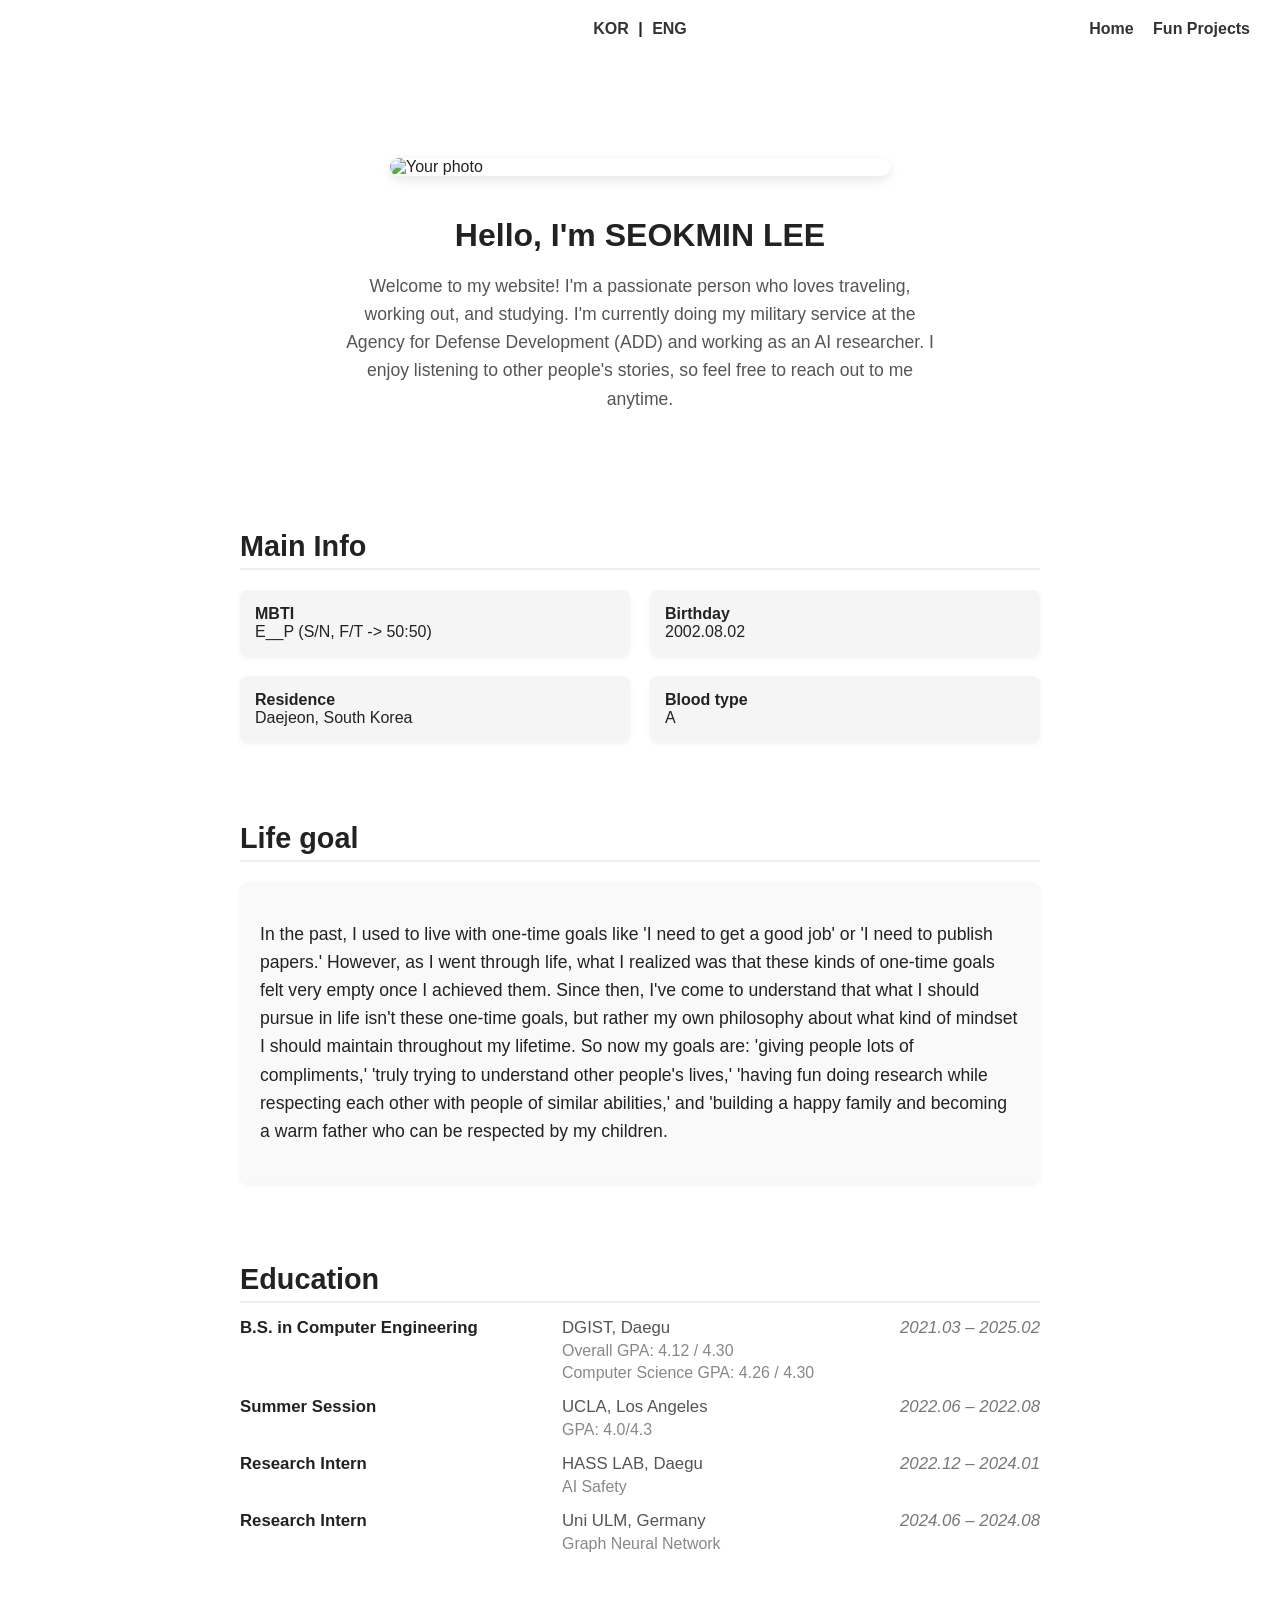
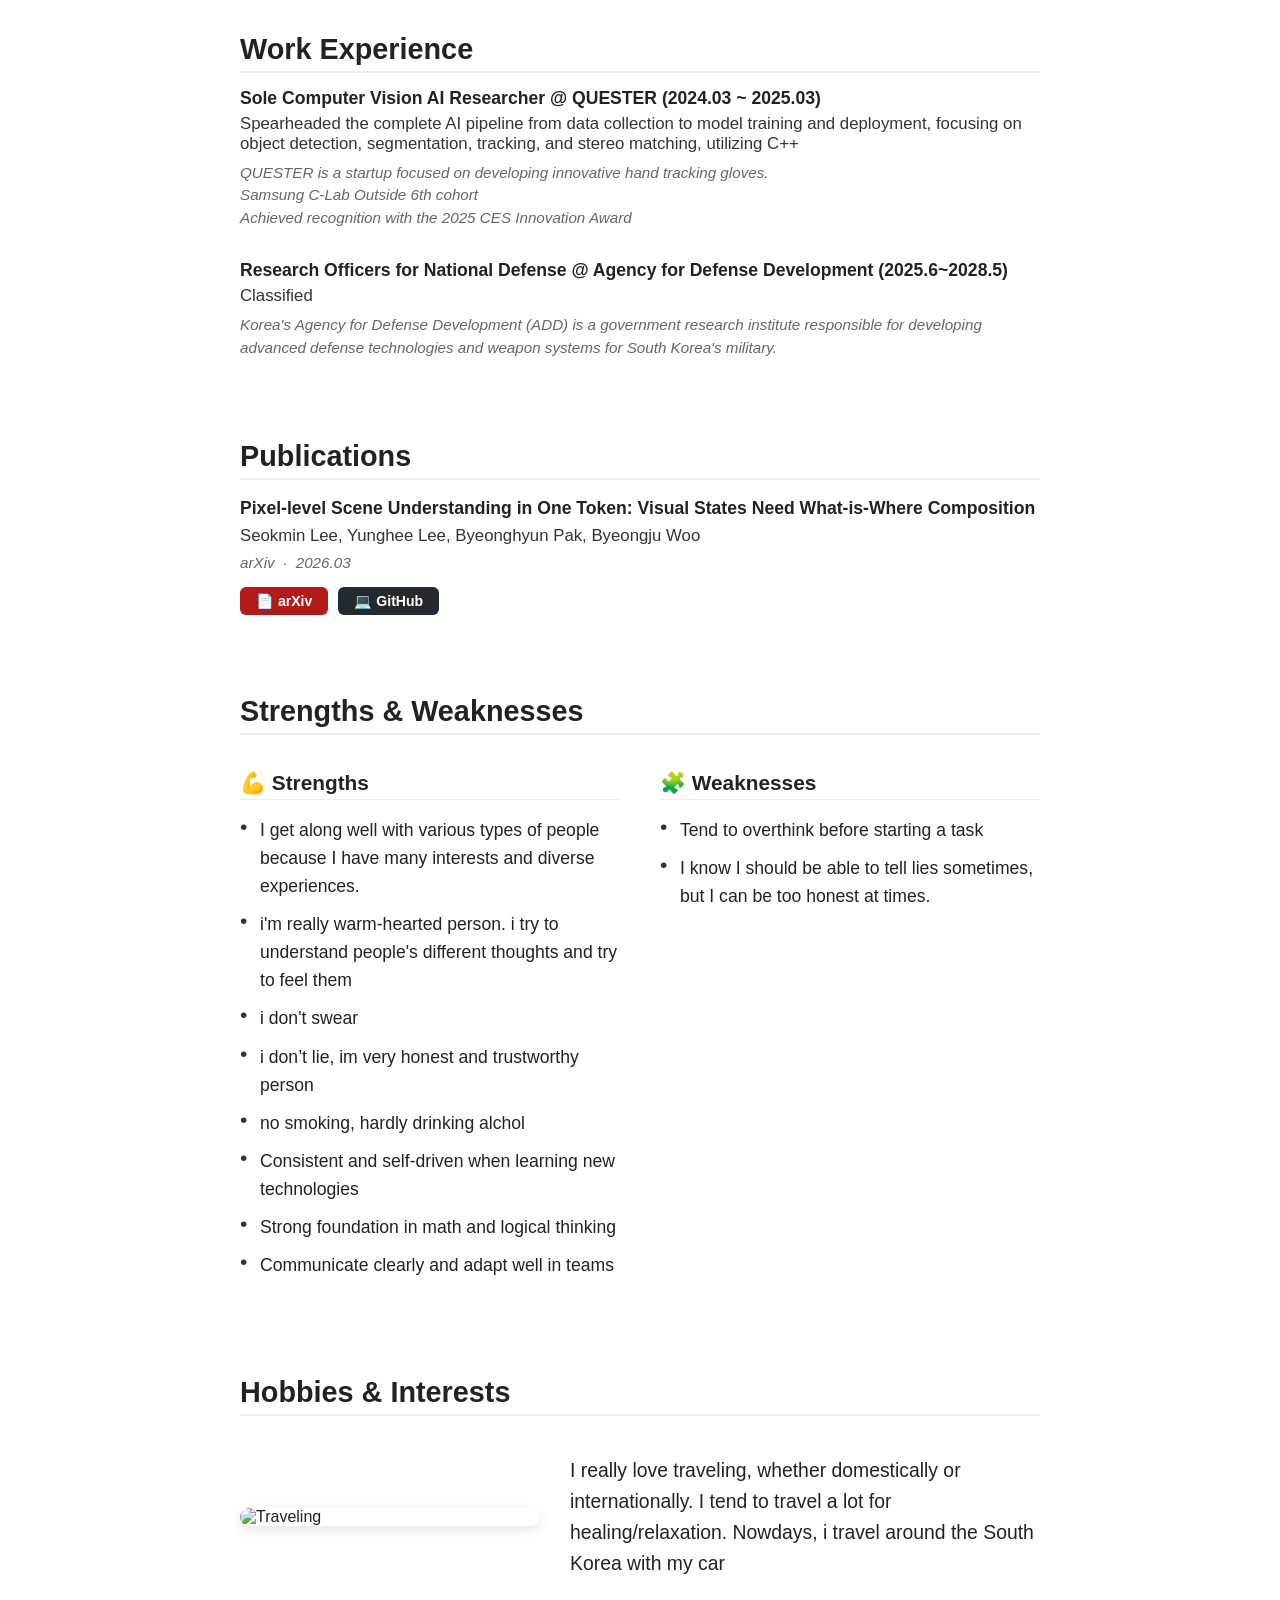
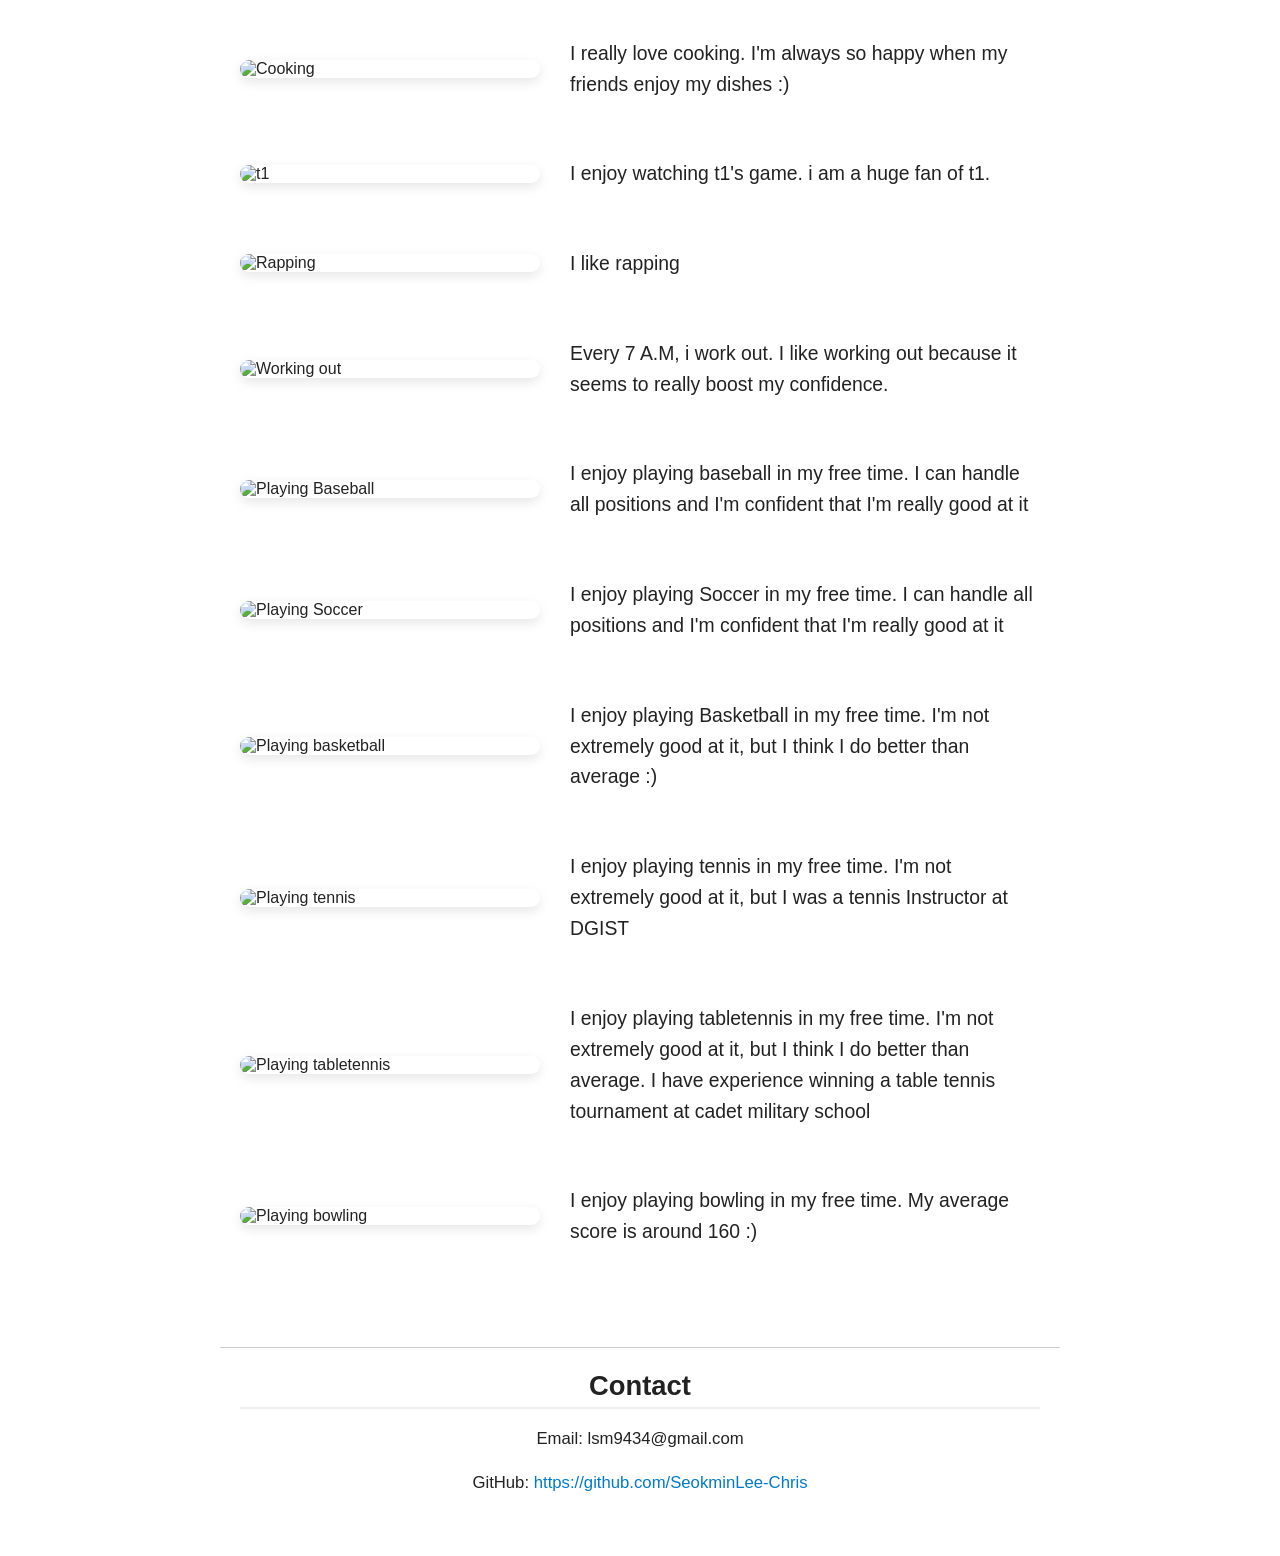
==== index_eng.html @ 0307f43d "Redesign Publications to match Work Experience style Clean text hierarchy: bold title, medium author" ====
<!DOCTYPE html>
<html lang="en">
<head>
  <meta charset="UTF-8">
  <title>SEOKMIN LEE - Home</title>
  <link rel="stylesheet" href="css/style.css">
</head>
<body>
  <!-- Language Toggle -->
  <div class="lang-toggle">
    <a href="index.html">KOR</a> | <a href="index_eng.html">ENG</a>
  </div>

  <!-- Navigation (Top-Right) -->
  <nav class="top-right-nav">
    <a href="index.html">Home</a>
    <a href="projects.html">Fun Projects</a>
  </nav>

  <!-- Home Section -->
  <main class="home-container" id="home">
    <img src="img/graduation.jpg" alt="Your photo" class="profile-pic">
    <div class="intro-text">
      <h1>Hello, I'm SEOKMIN LEE</h1>
      <p>Welcome to my website! I'm a passionate person who loves traveling, working out, and studying. I'm currently doing my military service at the Agency for Defense Development (ADD) and working as an AI researcher. I enjoy listening to other people's stories, so feel free to reach out to me anytime. </p>
    </div>
  </main>

  <section class="section" id="main-info">
      <h2>Main Info</h2>

      <div class="info-grid">
        <div class="info-item">
          <strong>MBTI</strong><br>
          E__P (S/N, F/T -> 50:50)
        </div>
        <div class="info-item">
          <strong>Birthday</strong><br>
          2002.08.02
        </div>
        <div class="info-item">
          <strong>Residence</strong><br>
          Daejeon, South Korea
        </div>
        <div class="info-item">
          <strong>Blood type</strong><br>
          A
        </div>
      </div>
    </section>

  <!-- Life Goal Section -->
    <section class="section" id="goal">
      <h2>Life goal</h2>
      <div class="goal-description">
        <p>
          In the past, I used to live with one-time goals like 'I need to get a good job' or 'I need to publish papers.' However, as I went through life, what I realized was that these kinds of one-time goals felt very empty once I achieved them. Since then, I've come to understand that what I should pursue in life isn't these one-time goals, but rather my own philosophy about what kind of mindset I should maintain throughout my lifetime. So now my goals are: 'giving people lots of compliments,' 'truly trying to understand other people's lives,' 'having fun doing research while respecting each other with people of similar abilities,' and 'building a happy family and becoming a warm father who can be respected by my children.  
        </p>
      </div>
    </section>

  <!-- Education Section -->
  <section class="section" id="education">
    <h2>Education</h2>

    <div class="edu-item">
        <div class="edu-title">B.S. in Computer Engineering</div>
        <div class="edu-detail">
        DGIST, Daegu  
        <br><span class="edu-sub">Overall GPA: 4.12 / 4.30</span>
        <span class="edu-sub">Computer Science GPA: 4.26 / 4.30</span>
        </div>
        <div class="edu-date">2021.03 – 2025.02</div>
    </div>

    <div class="edu-item">
        <div class="edu-title">Summer Session</div>
        <div class="edu-detail">
        UCLA, Los Angeles  
        <br><span class="edu-sub">GPA: 4.0/4.3</span>
        </div>
        <div class="edu-date">2022.06 – 2022.08</div>
    </div>
    
    <div class="edu-item">
        <div class="edu-title">Research Intern</div>
        <div class="edu-detail">
        HASS LAB, Daegu
        <br><span class="edu-sub">AI Safety</span>  
        </div>
        <div class="edu-date">2022.12 – 2024.01</div>
    </div>

    <div class="edu-item">
        <div class="edu-title">Research Intern</div>
        <div class="edu-detail">
        Uni ULM, Germany  
        <br><span class="edu-sub">Graph Neural Network</span>
        </div>
        <div class="edu-date">2024.06 – 2024.08</div>
    </div>


  </section>



  <!-- Work Experience Section -->
  <section class="section" id="experience">
    <h2>Work Experience</h2>

    <div class="exp-item">
        <div class="exp-role">
        <strong>Sole Computer Vision AI Researcher</strong> @ QUESTER (2024.03 ~ 2025.03)
        </div>
        <div class="exp-summary">
        Spearheaded the complete AI pipeline from data collection to model training and deployment, focusing on object detection, segmentation, tracking, and stereo matching, utilizing C++
        </div>
        <div class="exp-org-desc">
        QUESTER is a startup focused on developing innovative hand tracking gloves.
        <br>Samsung C-Lab Outside 6th cohort
        <br>Achieved recognition with the 2025 CES Innovation Award 

        </div>
    </div>

    <div class="exp-item">
        <div class="exp-role">
        <strong>Research Officers for National Defense</strong> @ Agency for Defense Development (2025.6~2028.5)
        </div>
        <div class="exp-summary">
        Classified
        </div>
        <div class="exp-org-desc">
        Korea's Agency for Defense Development (ADD) is a government research institute responsible for developing advanced defense technologies and weapon systems for South Korea's military.
        </div>
    </div>
  </section>

  <!-- Publications Section -->
  <section class="section" id="publications">
    <h2>Publications</h2>

    <div class="pub-item">
      <div class="pub-title"><strong>Pixel-level Scene Understanding in One Token: Visual States Need What-is-Where Composition</strong></div>
      <div class="pub-authors">Seokmin Lee, Yunghee Lee, Byeonghyun Pak, Byeongju Woo</div>
      <div class="pub-venue">arXiv &nbsp;·&nbsp; 2026.03</div>
      <div class="pub-links">
        <a href="https://arxiv.org/abs/2603.13904" target="_blank" class="pub-btn pub-btn-arxiv">📄 arXiv</a>
        <a href="https://github.com/SeokminLee-Chris/CroBo" target="_blank" class="pub-btn pub-btn-github">💻 GitHub</a>
      </div>
    </div>
  </section>

  <section class="section" id="traits">
    <h2>Strengths & Weaknesses</h2>

    <div class="traits-container">
      <div class="trait-box">
        <h3>💪 Strengths</h3>
        <ul class="dot-list">
          <li>I get along well with various types of people because I have many interests and diverse experiences.</li>
          <li>i'm really warm-hearted person. i try to understand people's different thoughts and try to feel them</li>
          <li>i don't swear</li>
          <li>i don’t lie, im very honest and trustworthy person</li>
          <li>no smoking, hardly drinking alchol</li>
          <li>Consistent and self-driven when learning new technologies</li>
          <li>Strong foundation in math and logical thinking</li>
          <li>Communicate clearly and adapt well in teams</li>
        </ul>
      </div>

      <div class="trait-box">
        <h3>🧩 Weaknesses</h3>
        <ul class="dot-list">
          <li>Tend to overthink before starting a task</li>
          <li>I know I should be able to tell lies sometimes, but I can be too honest at times.</li>
        </ul>
      </div>
    </div>
  </section>



  <!-- Hobbies Section -->
    <section class="section" id="hobbies">
    <h2>Hobbies & Interests</h2>

     <div class="hobby-item">
        <img src="img/travel.jpg" alt="Traveling" class="hobby-img">
        <div class="hobby-text">
        <p>I really love traveling, whether domestically or internationally. I tend to travel a lot for healing/relaxation. Nowdays, i travel around the South Korea with my car</p>
        </div>
    </div>

    <div class="hobby-item">
        <img src="img/cooking.jpg" alt="Cooking" class="hobby-img">
        <div class="hobby-text">
        <p>I really love cooking. I'm always so happy when my friends enjoy my dishes :)
        </div>
    </div>

    <div class="hobby-item">
        <img src="img/t1.jpg" alt="t1" class="hobby-img">
        <div class="hobby-text">
        <p>I enjoy watching t1's game. i am a huge fan of t1. 
        </div>
    </div>

    <div class="hobby-item">
        <img src="img/rapping.jpg" alt="Rapping" class="hobby-img">
        <div class="hobby-text">
        <p>I like rapping 
        </div>
    </div>

    <div class="hobby-item">
        <img src="img/workingout.jpg" alt="Working out" class="hobby-img">
        <div class="hobby-text">
        <p>Every 7 A.M, i work out. I like working out because it seems to really boost my confidence. 
        </div>
    </div>

    <div class="hobby-item">
        <img src="img/baseball.jpg" alt="Playing Baseball" class="hobby-img">
        <div class="hobby-text">
        <p>I enjoy playing baseball in my free time. I can handle all positions and I'm confident that I'm really good at it</p>
        </div>
    </div>

    <div class="hobby-item">
        <img src="img/soccer.jpg" alt="Playing Soccer" class="hobby-img">
        <div class="hobby-text">
        <p>I enjoy playing Soccer in my free time. I can handle all positions and I'm confident that I'm really good at it</p>
        </div>
    </div>

    <div class="hobby-item">
        <img src="img/basketball.jpg" alt="Playing basketball" class="hobby-img">
        <div class="hobby-text">
        <p>I enjoy playing Basketball in my free time. I'm not extremely good at it, but I think I do better than average :)</p>
        </div>
    </div>

    <div class="hobby-item">
        <img src="img/tennis.jpg" alt="Playing tennis" class="hobby-img">
        <div class="hobby-text">
        <p>I enjoy playing tennis in my free time. I'm not extremely good at it, but I was a tennis Instructor at DGIST </p>
        </div>
    </div>

    <div class="hobby-item">
        <img src="img/tabletennis.jpg" alt="Playing tabletennis" class="hobby-img">
        <div class="hobby-text">
        <p>I enjoy playing tabletennis in my free time. I'm not extremely good at it, but I think I do better than average. I have experience winning a table tennis tournament at cadet military school </p>
        </div>
    </div>

    <div class="hobby-item">
        <img src="img/bowling.jpg" alt="Playing bowling" class="hobby-img">
        <div class="hobby-text">
        <p>I enjoy playing bowling in my free time. My average score is around 160 :) </p>
        </div>
    </div>
    </section>


  <!-- Contact Section -->
  <footer class="section" id="contact">
    <h2>Contact</h2>
    <p>Email: lsm9434@gmail.com</p>
    <p>GitHub: <a href="https://github.com/SeokminLee-Chris" target="_blank">https://github.com/SeokminLee-Chris</a></p>
  </footer>
</body>
</html>
---- css/style.css ----
/* Reset & Base Styles */
body {
  font-family: Arial, sans-serif;
  margin: 0;
  padding: 0;
  background: #fff;
  color: #222;
}

/* Language Toggle - Top Center */
.lang-toggle {
  text-align: center;
  margin-top: 20px;
  font-weight: bold;
}


.lang-toggle a {
  color: #333;
  text-decoration: none;
  margin: 0 5px;
}

.lang-toggle a:hover {
  text-decoration: underline;
}

/* Top-Right Navigation */
.top-right-nav {
  position: fixed;
  top: 20px;
  right: 30px;
  z-index: 100;
}

.top-right-nav a {
  margin-left: 15px;
  text-decoration: none;
  color: #333;
  font-weight: bold;
}

.top-right-nav a:hover {
  color: #007ACC;
}

/* Main Layout */
.home-container {
  display: flex;
  flex-direction: column;
  align-items: center;
  margin-top: 100px;
  padding: 20px;
}

/* Profile Image */
.profile-pic {
  width: 500px;
  max-width: 90%;
  border-radius: 10px;
  box-shadow: 0 4px 12px rgba(0, 0, 0, 0.1);
}

/* Text Below Image */
.intro-text {
  text-align: center;
  margin-top: 20px;
  max-width: 600px;
}

.intro-text h1 {
  font-size: 2em;
  margin-bottom: 10px;
}

.intro-text p {
  font-size: 1.1em;
  line-height: 1.6;
  color: #555;
}

.section {
  max-width: 800px;
  margin: 80px auto 60px;
  padding: 0 20px;
}

.section h2 {
  font-size: 1.8em;
  margin-bottom: 15px;
  border-bottom: 2px solid #eee;
  padding-bottom: 5px;
}

.section ul {
  list-style: none;
  padding-left: 0;
}

.section ul li {
  margin-bottom: 10px;
  font-size: 1.1em;
  line-height: 1.6;
}

.section p {
  font-size: 1.1em;
  line-height: 1.6;
}

footer {
  text-align: center;
  border-top: 1px solid #ccc;
  padding-top: 40px;
  margin-top: 80px;
  font-size: 0.95em;
}

footer a {
  color: #007ACC;
  text-decoration: none;
}

footer a:hover {
  text-decoration: underline;
}

.hobby-item {
  display: flex;
  align-items: center;
  gap: 30px;
  flex-wrap: wrap;
  margin-top: 20px;
}

.hobby-img {
  width: 300px;
  max-width: 90%;
  border-radius: 10px;
  box-shadow: 0 4px 12px rgba(0, 0, 0, 0.1);
}

.hobby-text {
  flex: 1;
  font-size: 1.1em;
  line-height: 1.6;
}

.edu-item {
  display: grid;
  grid-template-columns: 2fr 2fr 1fr;
  gap: 10px;
  margin-bottom: 15px;
  font-size: 1.05em;
}

.edu-title {
  font-weight: bold;
}

.edu-detail {
  color: #555;
}

.edu-date {
  text-align: right;
  color: #777;
  font-style: italic;
}

.edu-sub {
  display: block;
  font-size: 0.95em;
  color: #888;
  margin-top: 4px;
}

.exp-item {
  margin-bottom: 30px;
}

.exp-role {
  font-weight: bold;
  font-size: 1.1em;
  margin-bottom: 5px;
}

.exp-summary {
  color: #333;
  margin-bottom: 8px;
  font-size: 1.05em;
}

.exp-org-desc {
  color: #666;
  font-size: 0.95em;
  line-height: 1.5;
  font-style: italic;
}

.pub-item {
  margin-bottom: 30px;
}

.pub-title {
  font-size: 1.1em;
  margin-bottom: 5px;
  line-height: 1.5;
}

.pub-authors {
  color: #333;
  font-size: 1.05em;
  margin-bottom: 6px;
}

.pub-venue {
  color: #666;
  font-size: 0.95em;
  font-style: italic;
  line-height: 1.5;
  margin-bottom: 12px;
}

.pub-links {
  display: flex;
  gap: 10px;
  flex-wrap: wrap;
}

.pub-btn {
  display: inline-block;
  padding: 6px 16px;
  border-radius: 6px;
  font-size: 0.88em;
  font-weight: bold;
  text-decoration: none;
  transition: background 0.2s;
}

.pub-btn-arxiv {
  background: #b31b1b;
  color: #fff;
}

.pub-btn-arxiv:hover {
  background: #8a1515;
}

.pub-btn-github {
  background: #24292e;
  color: #fff;
}

.pub-btn-github:hover {
  background: #444d56;
}

.traits-container {
  display: flex;
  gap: 40px;
  flex-wrap: wrap;
  justify-content: space-between;
}

.trait-box {
  flex: 1 1 300px;
  min-width: 250px;
}

.trait-box h3 {
  margin-bottom: 10px;
  font-size: 1.3em;
  border-bottom: 1px solid #eee;
  padding-bottom: 4px;
}

.dot-list {
  list-style: none;
  padding-left: 0;
}

.dot-list li {
  position: relative;
  padding-left: 20px;
  margin-bottom: 10px;
  font-size: 1.05em;
  line-height: 1.6;
}

.dot-list li::before {
  content: "•";
  position: absolute;
  left: 0;
  color: #333;
  font-size: 1.2em;
  line-height: 1;
}

video {
  width: 100%;
  border-radius: 10px;
  box-shadow: 0 4px 12px rgba(0, 0, 0, 0.1);
}

.section-desc {
  font-size: 1.05em;
  color: #555;
  margin-bottom: 20px;
  line-height: 1.6;
}

.video-grid {
  display: grid;
  grid-template-columns: repeat(auto-fit, minmax(320px, 1fr));
  gap: 20px;
  margin-top: 20px;
}

.video-grid iframe {
  width: 100%;
  aspect-ratio: 16 / 9;
  border: none;
  border-radius: 10px;
  box-shadow: 0 4px 12px rgba(0, 0, 0, 0.1);
}

#main-info .info-grid {
  display: grid;
  grid-template-columns: 1fr 1fr;
  gap: 20px;
  margin-top: 20px;
}

#main-info .info-item {
  background-color: #f5f5f5;
  padding: 15px;
  border-radius: 8px;
  box-shadow: 0 2px 5px rgba(0,0,0,0.05);
  font-size: 16px;
}

#goal .goal-description {
  margin-top: 20px;
  font-size: 16px;
  line-height: 1.8;
  background-color: #f9f9f9;
  padding: 20px;
  border-radius: 8px;
  box-shadow: 0 2px 5px rgba(0,0,0,0.05);
}
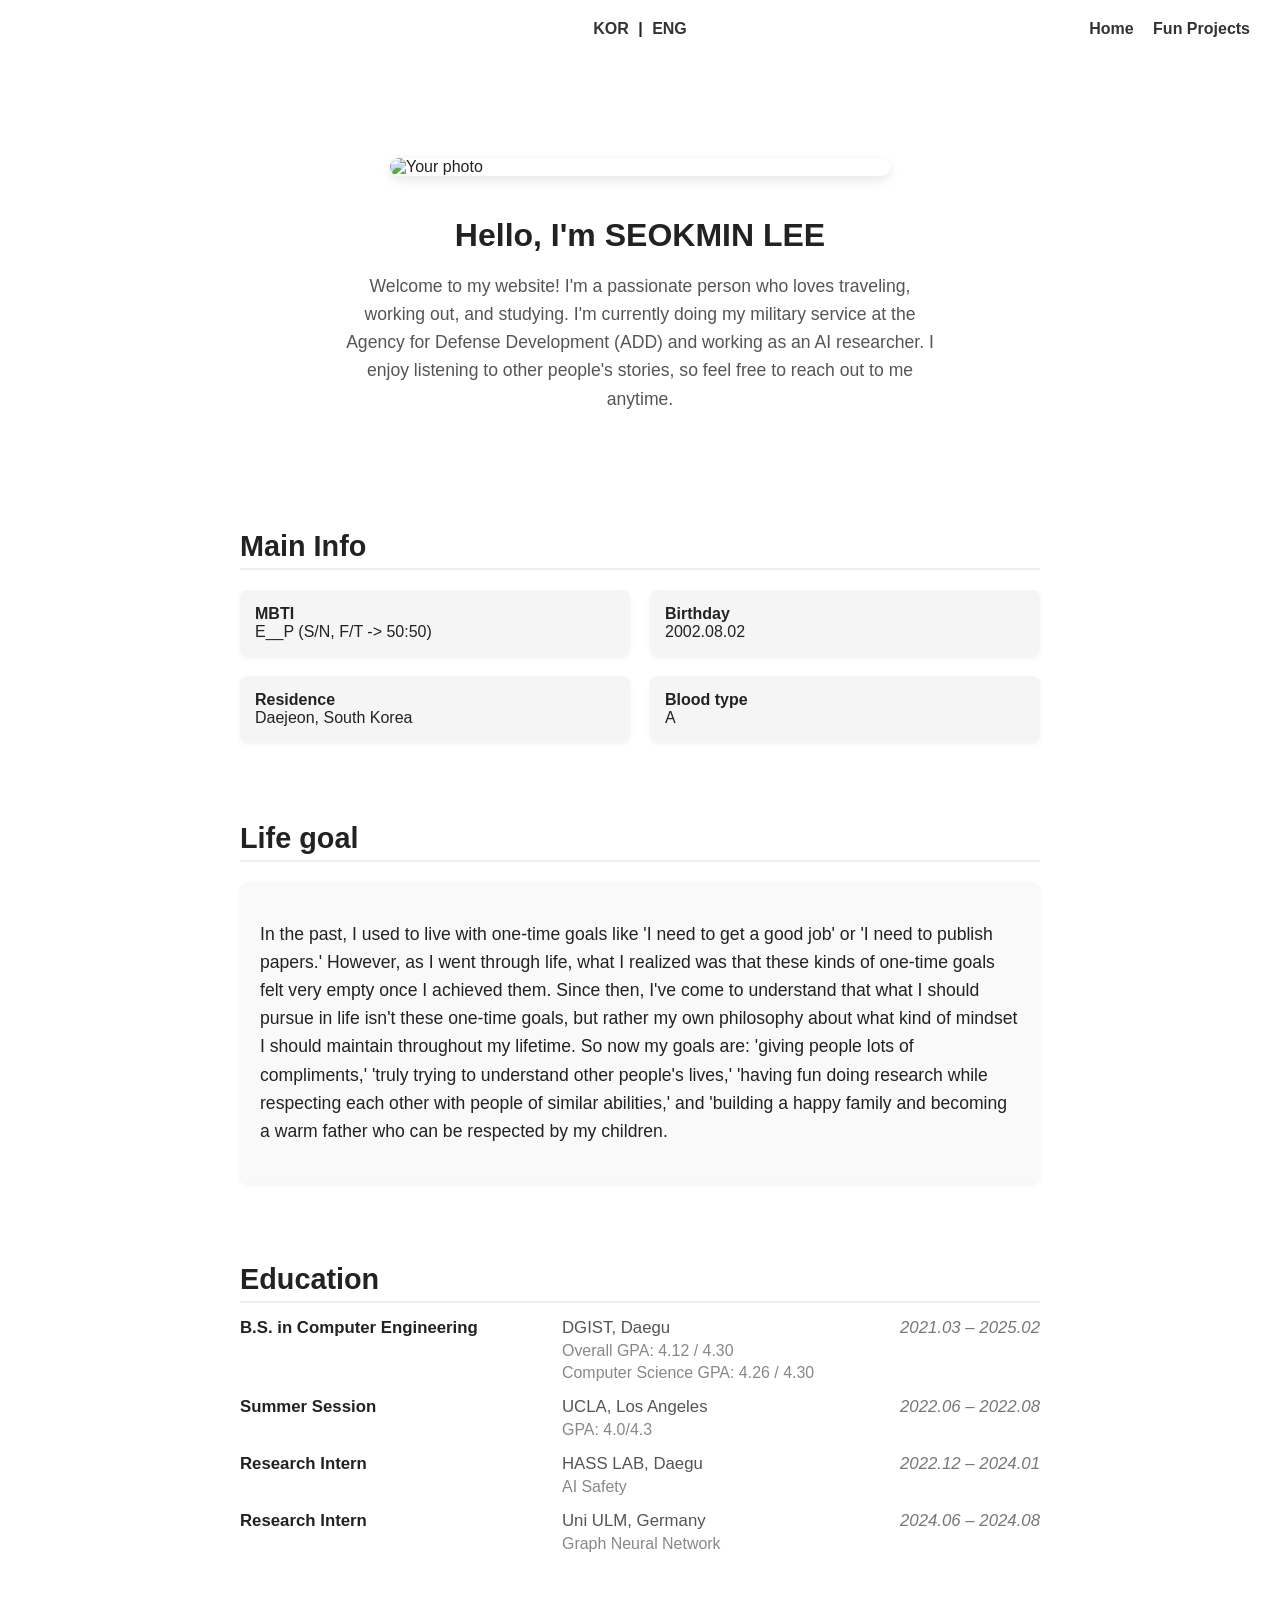
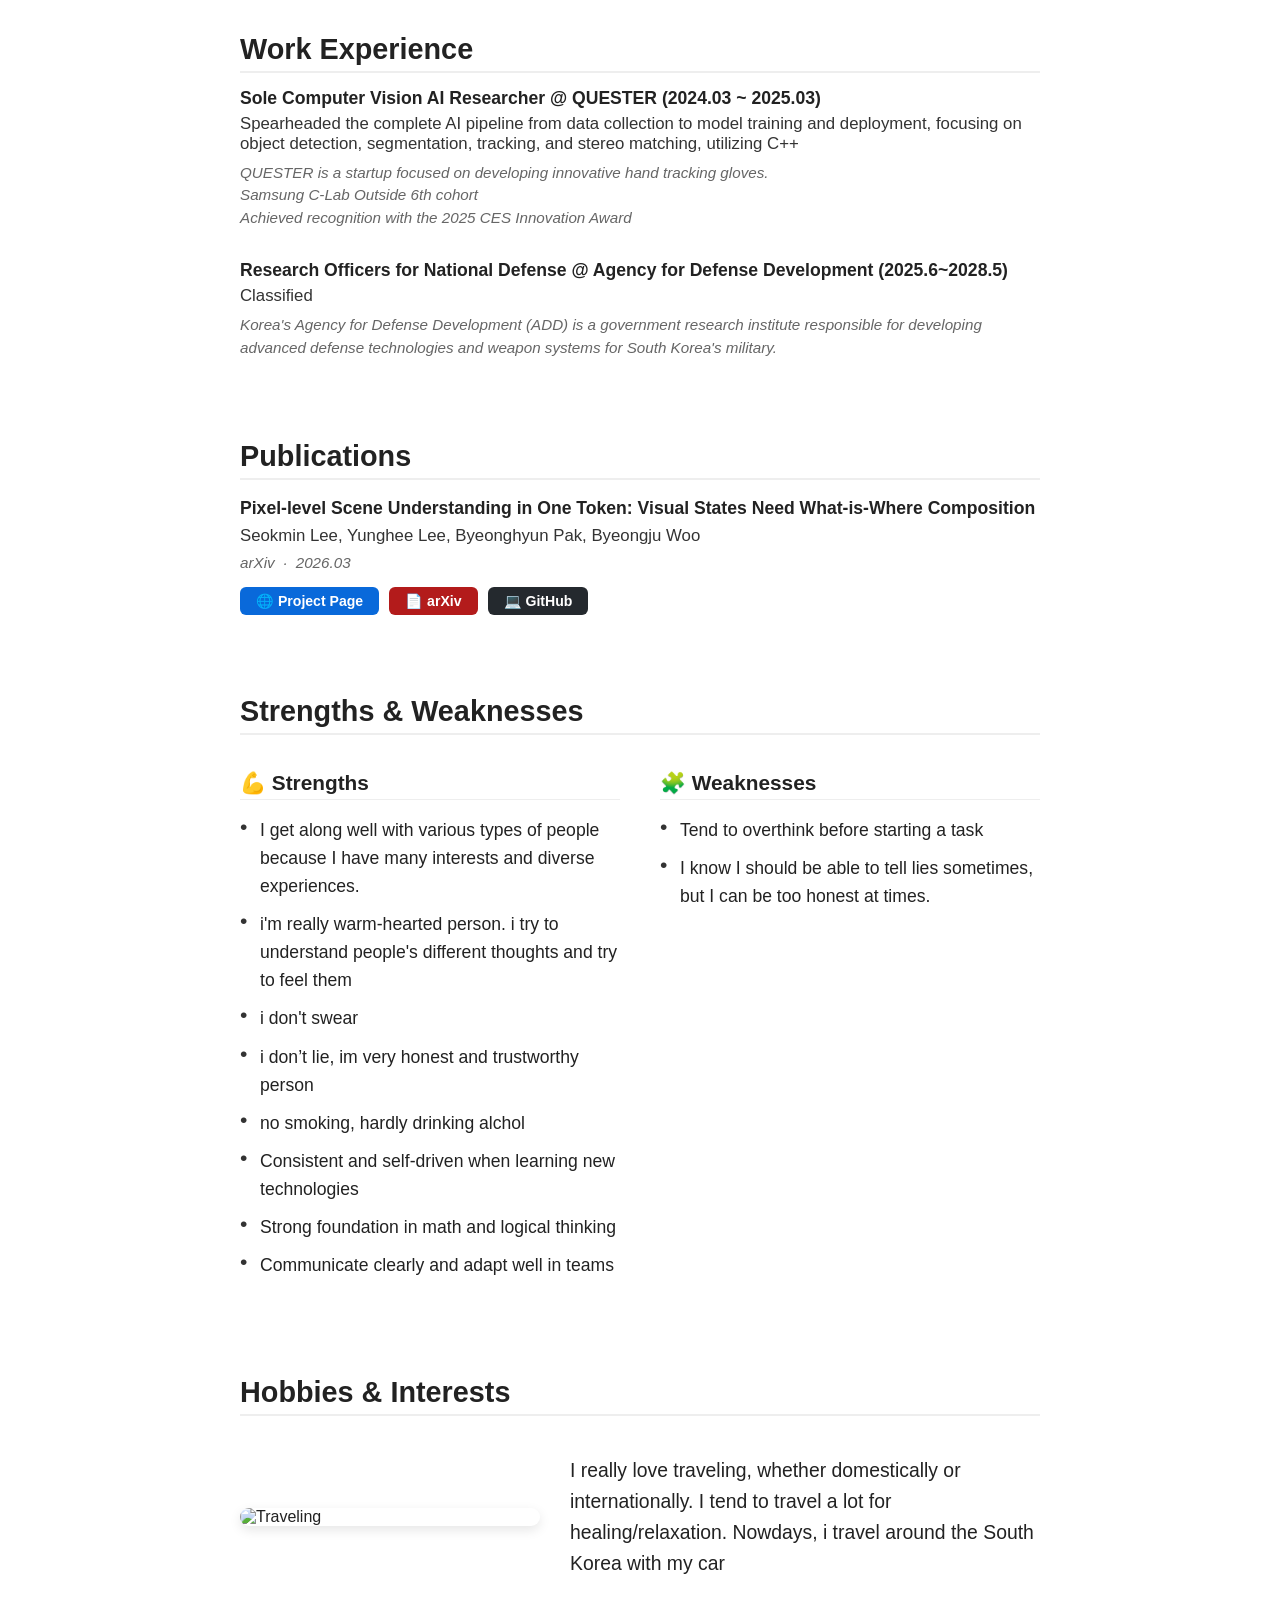
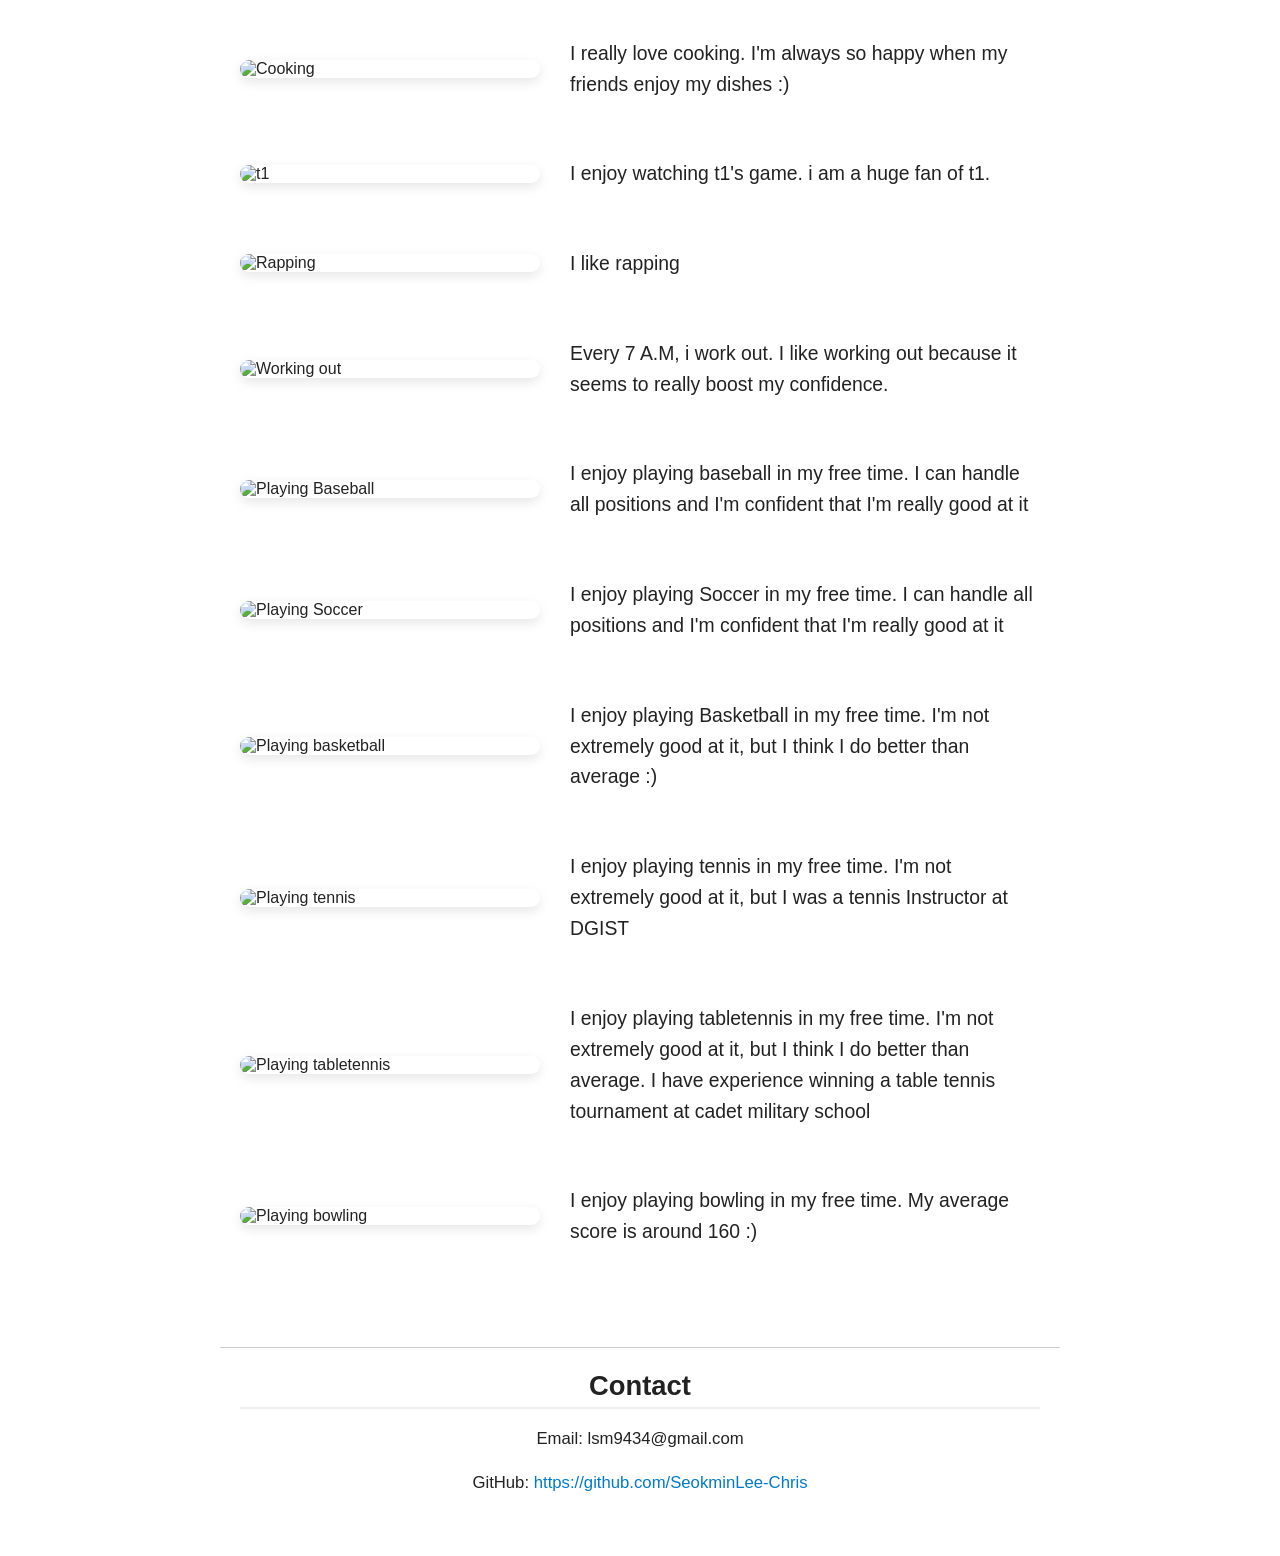
==== commit 98d9c6d8: "Add Project Page button to CroBo publication Co-Authored-By: Claude Sonnet 4.6 <noreply@anthropic.co" ====
--- a/index_eng.html
+++ b/index_eng.html
@@ -146,6 +146,7 @@
       <div class="pub-authors">Seokmin Lee, Yunghee Lee, Byeonghyun Pak, Byeongju Woo</div>
       <div class="pub-venue">arXiv &nbsp;·&nbsp; 2026.03</div>
       <div class="pub-links">
+        <a href="https://seokminlee-chris.github.io/CroBo-ProjectPage/" target="_blank" class="pub-btn pub-btn-project">🌐 Project Page</a>
         <a href="https://arxiv.org/abs/2603.13904" target="_blank" class="pub-btn pub-btn-arxiv">📄 arXiv</a>
         <a href="https://github.com/SeokminLee-Chris/CroBo" target="_blank" class="pub-btn pub-btn-github">💻 GitHub</a>
       </div>
--- a/css/style.css
+++ b/css/style.css
@@ -238,6 +238,15 @@
   transition: background 0.2s;
 }
 
+.pub-btn-project {
+  background: #0969da;
+  color: #fff;
+}
+
+.pub-btn-project:hover {
+  background: #0550ae;
+}
+
 .pub-btn-arxiv {
   background: #b31b1b;
   color: #fff;
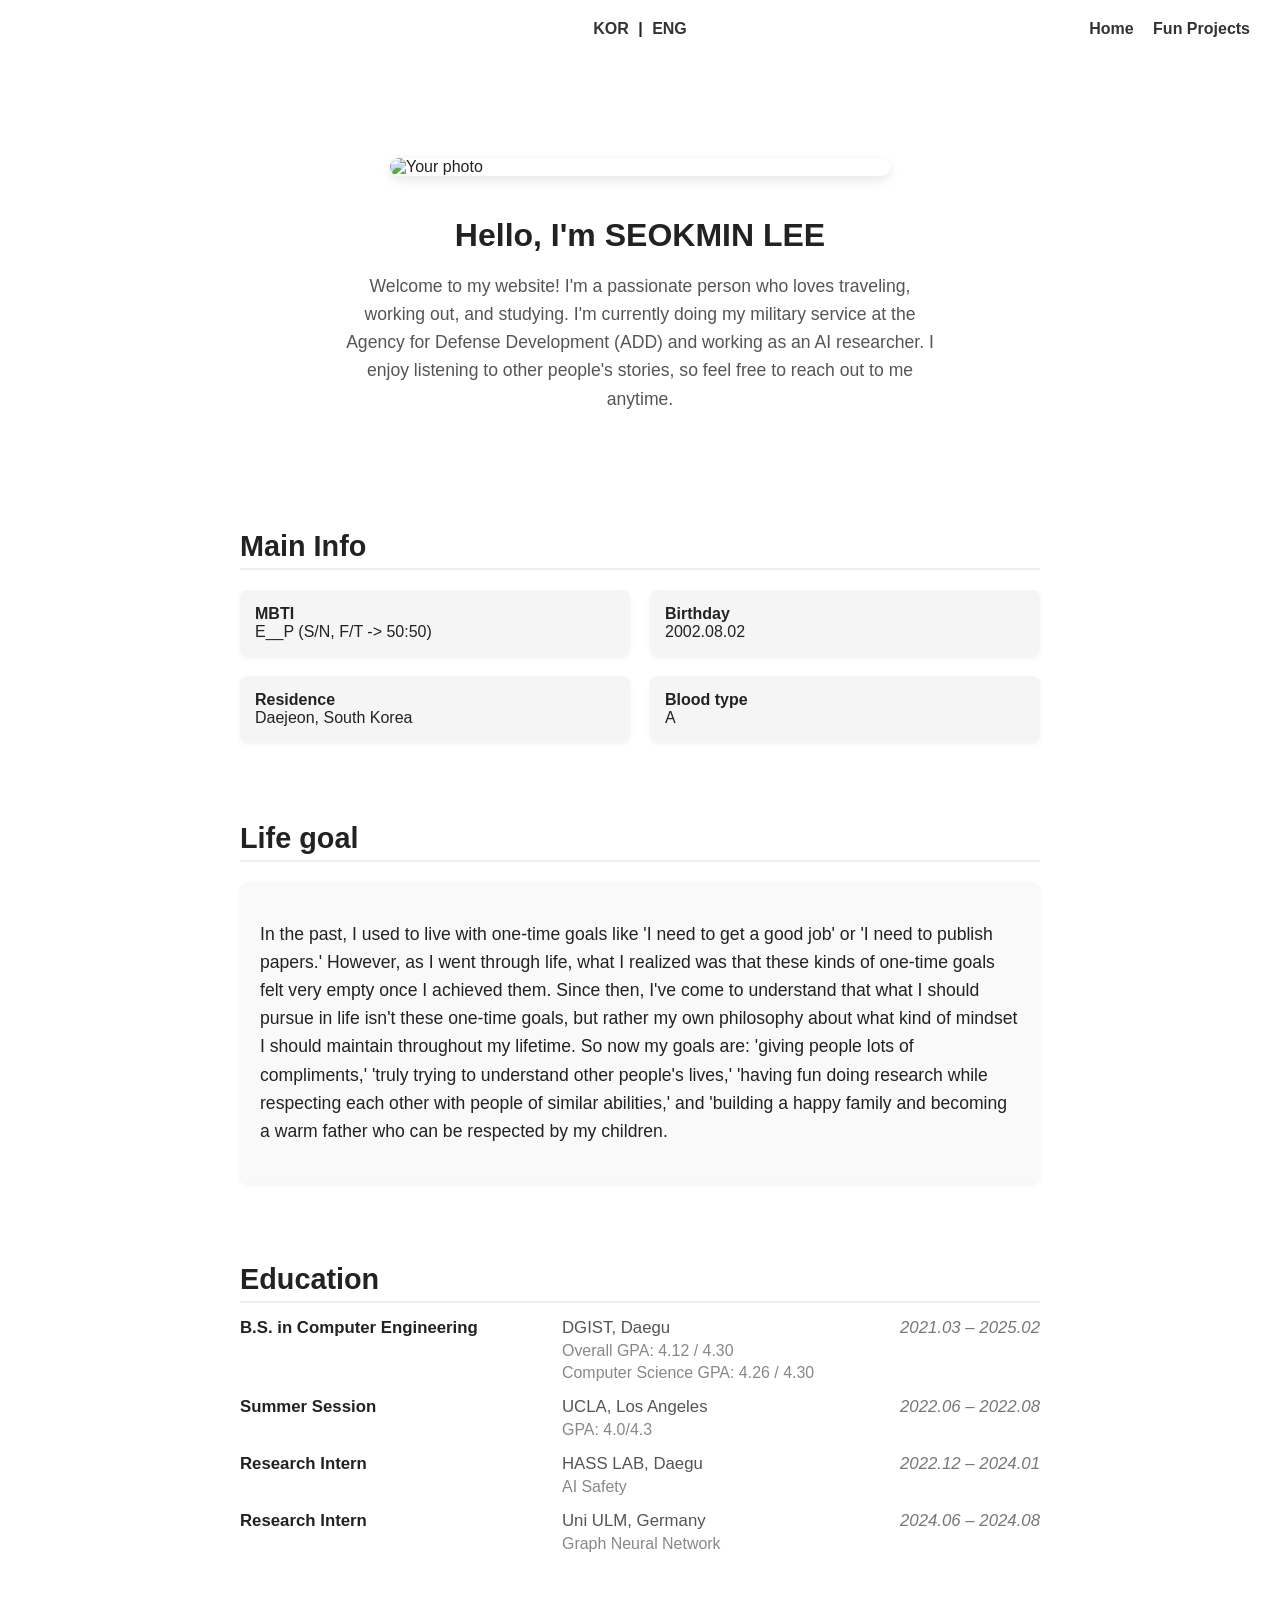
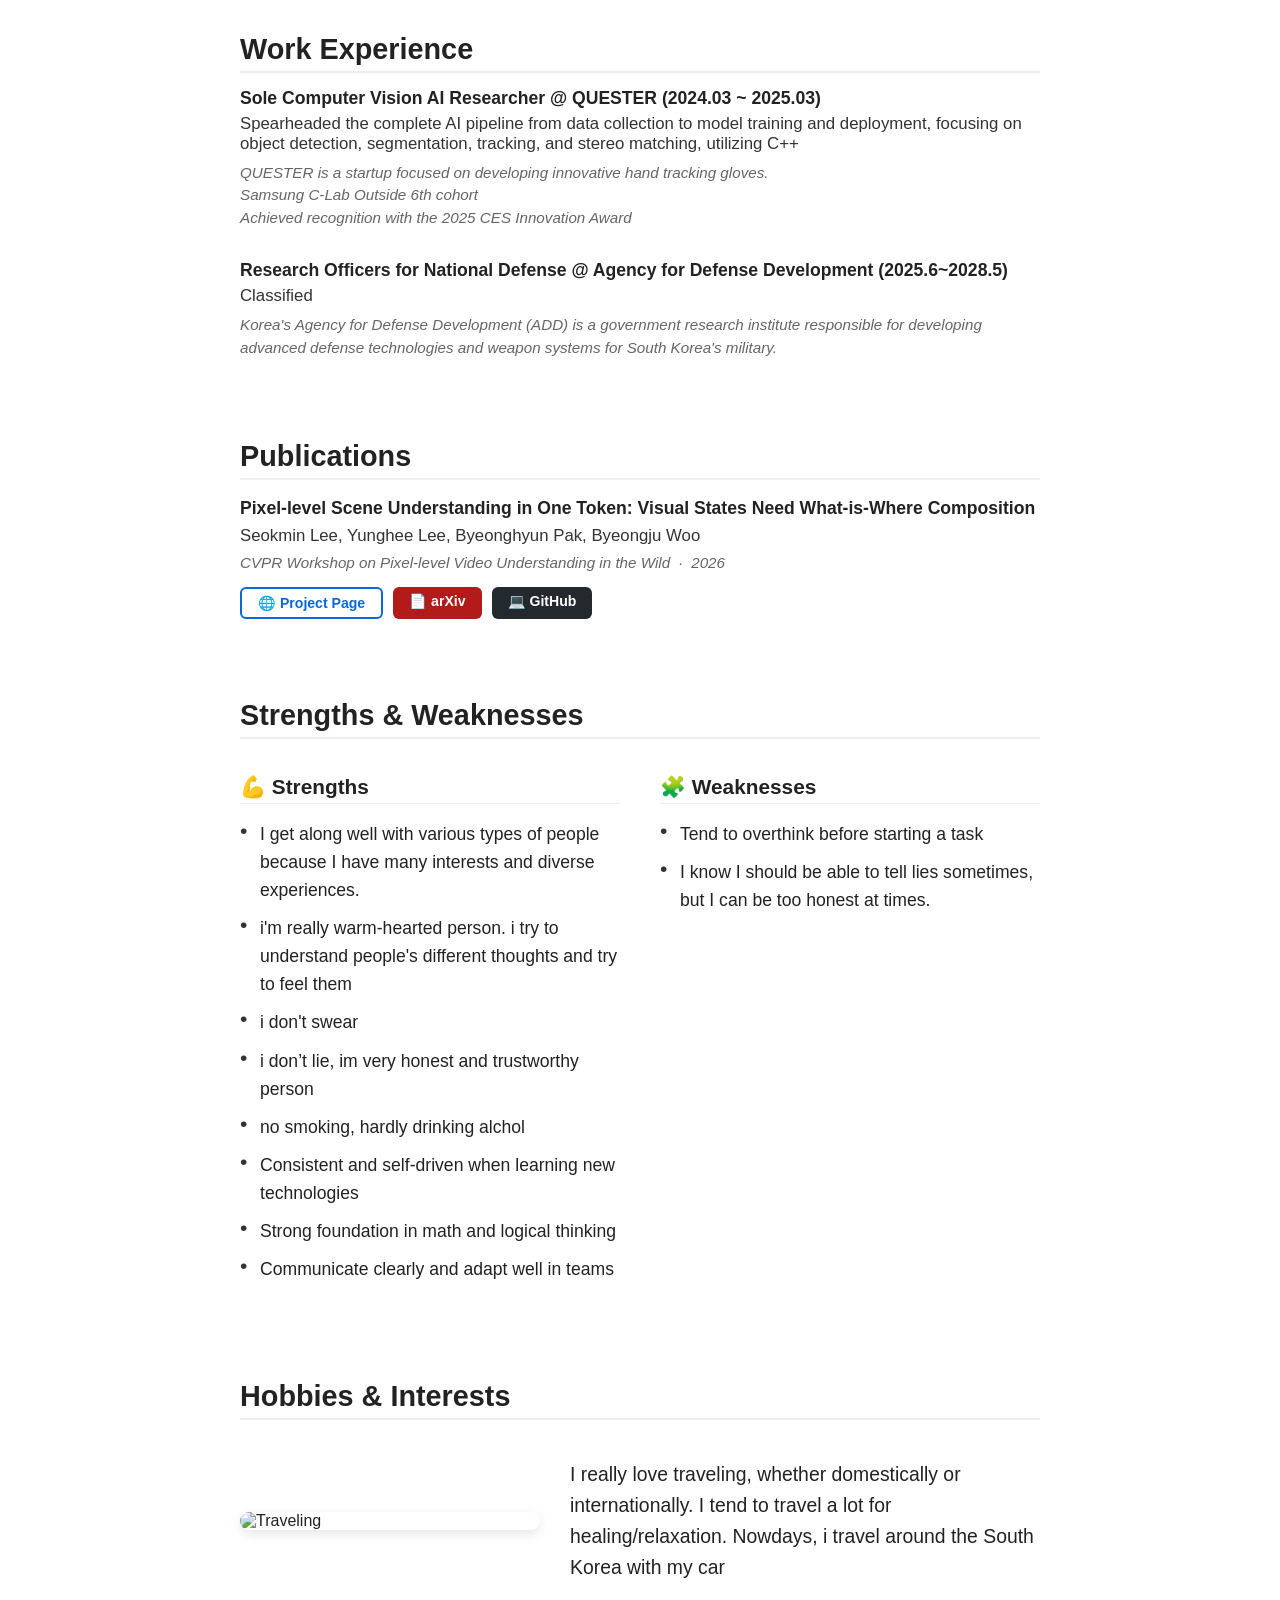
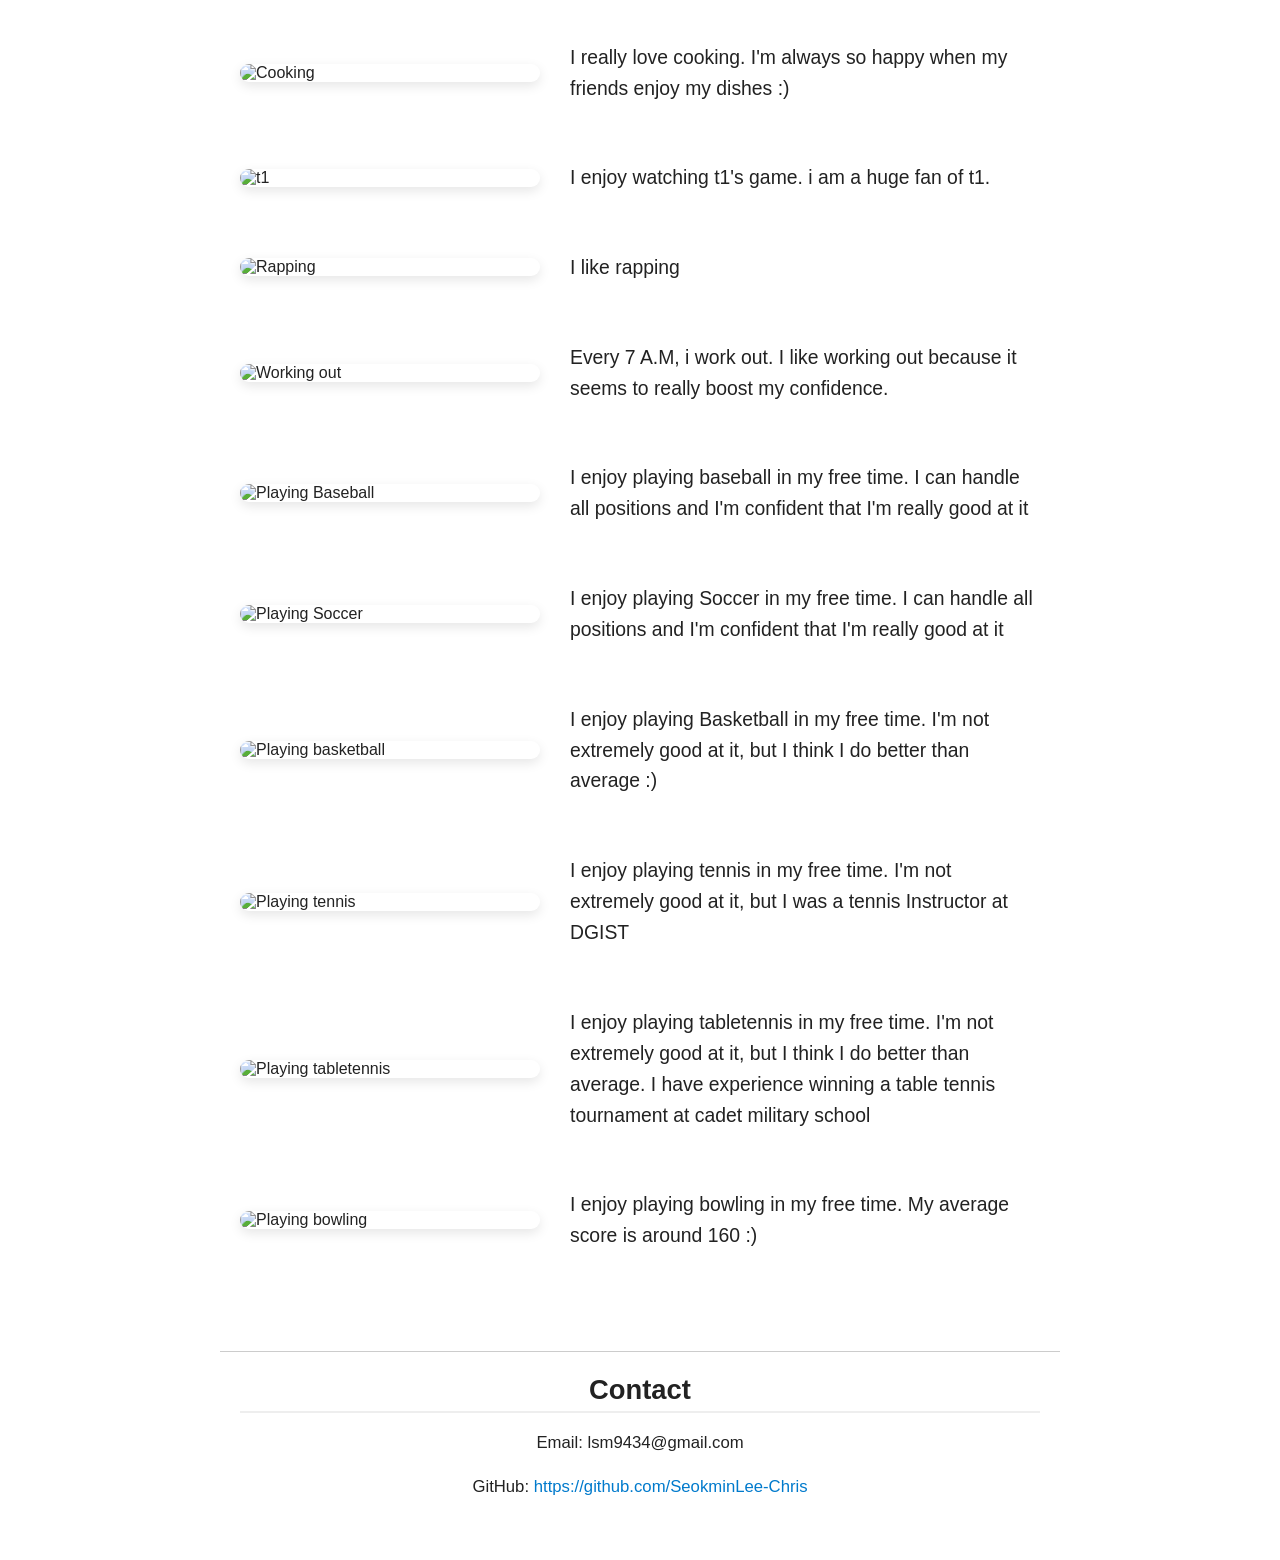
==== commit 240126ce: "Update CroBo publication venue to CVPR Workshop acceptance Change venue from arXiv to CVPR Workshop " ====
--- a/index_eng.html
+++ b/index_eng.html
@@ -144,7 +144,7 @@
     <div class="pub-item">
       <div class="pub-title"><strong>Pixel-level Scene Understanding in One Token: Visual States Need What-is-Where Composition</strong></div>
       <div class="pub-authors">Seokmin Lee, Yunghee Lee, Byeonghyun Pak, Byeongju Woo</div>
-      <div class="pub-venue">arXiv &nbsp;·&nbsp; 2026.03</div>
+      <div class="pub-venue">CVPR Workshop on Pixel-level Video Understanding in the Wild &nbsp;·&nbsp; 2026</div>
       <div class="pub-links">
         <a href="https://seokminlee-chris.github.io/CroBo-ProjectPage/" target="_blank" class="pub-btn pub-btn-project">🌐 Project Page</a>
         <a href="https://arxiv.org/abs/2603.13904" target="_blank" class="pub-btn pub-btn-arxiv">📄 arXiv</a>
--- a/css/style.css
+++ b/css/style.css
@@ -239,12 +239,14 @@
 }
 
 .pub-btn-project {
+  background: transparent;
+  color: #0969da;
+  border: 2px solid #0969da;
+}
+
+.pub-btn-project:hover {
   background: #0969da;
   color: #fff;
-}
-
-.pub-btn-project:hover {
-  background: #0550ae;
 }
 
 .pub-btn-arxiv {
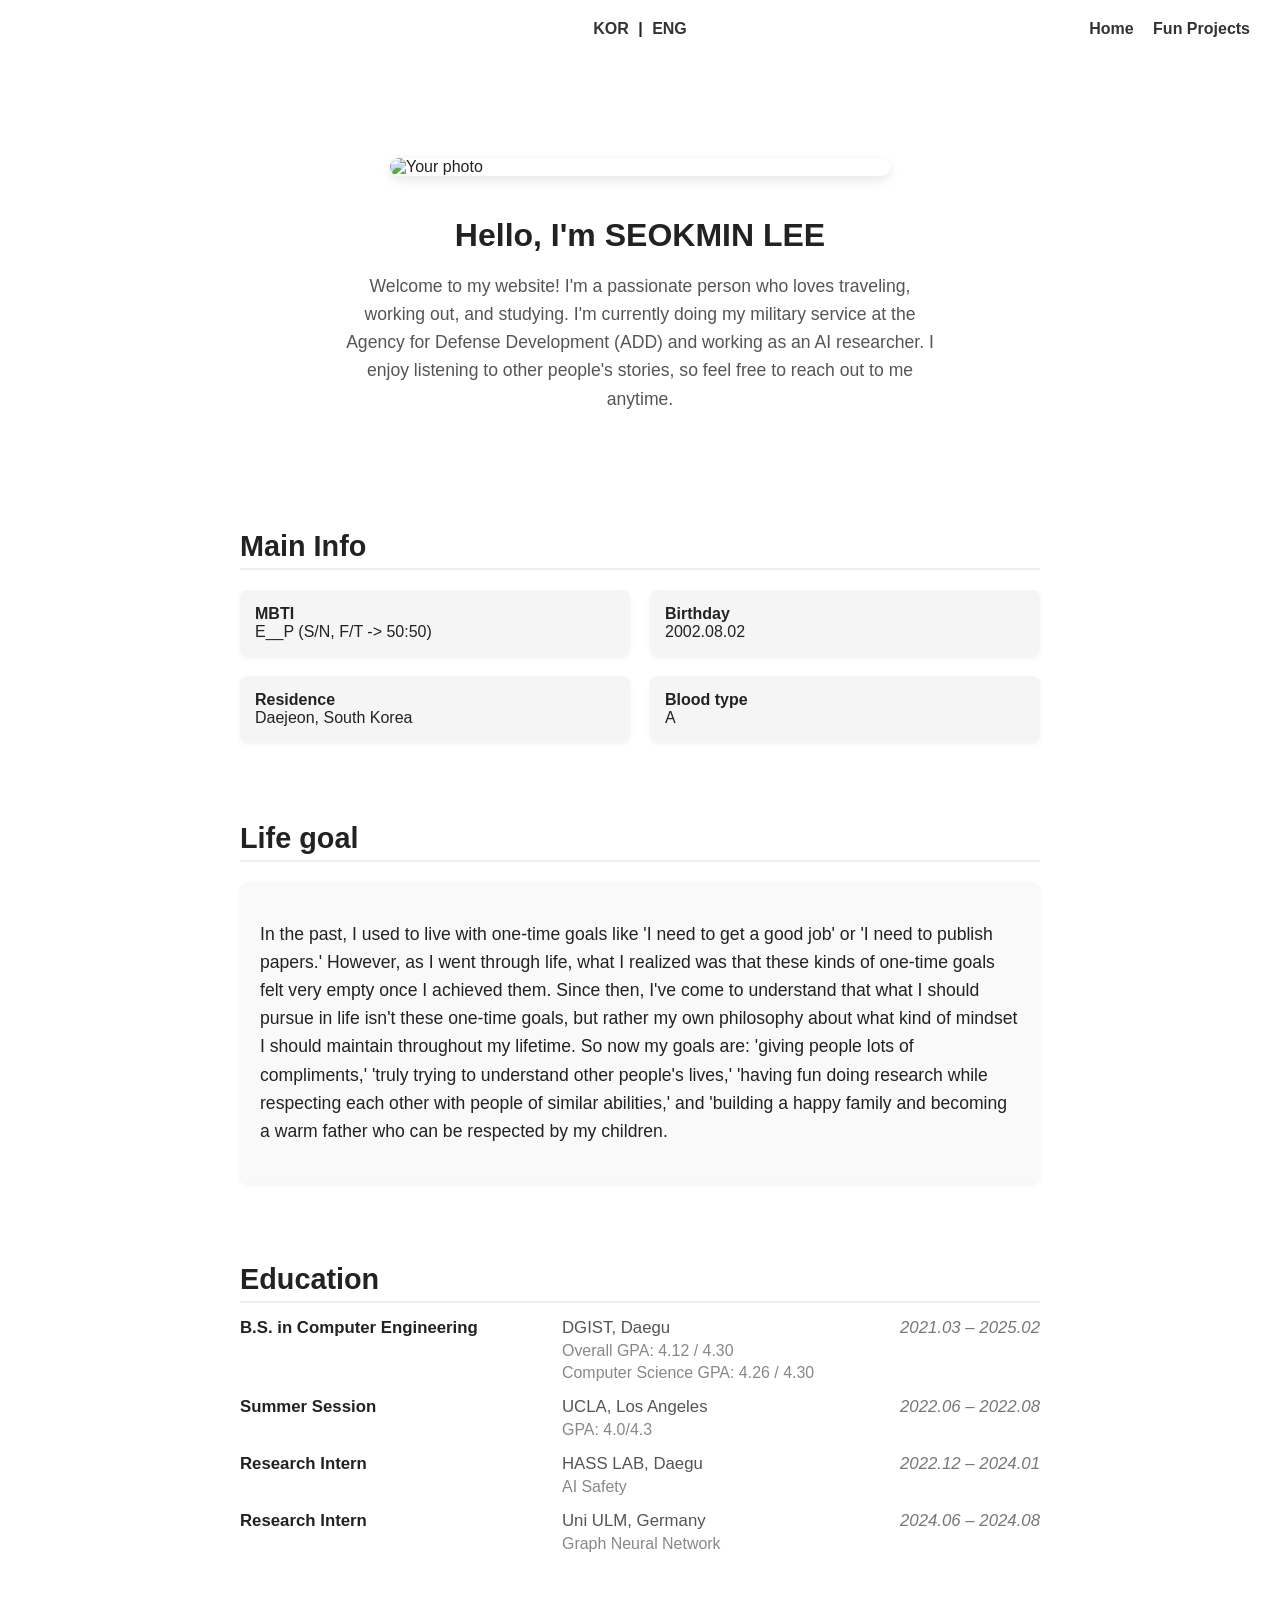
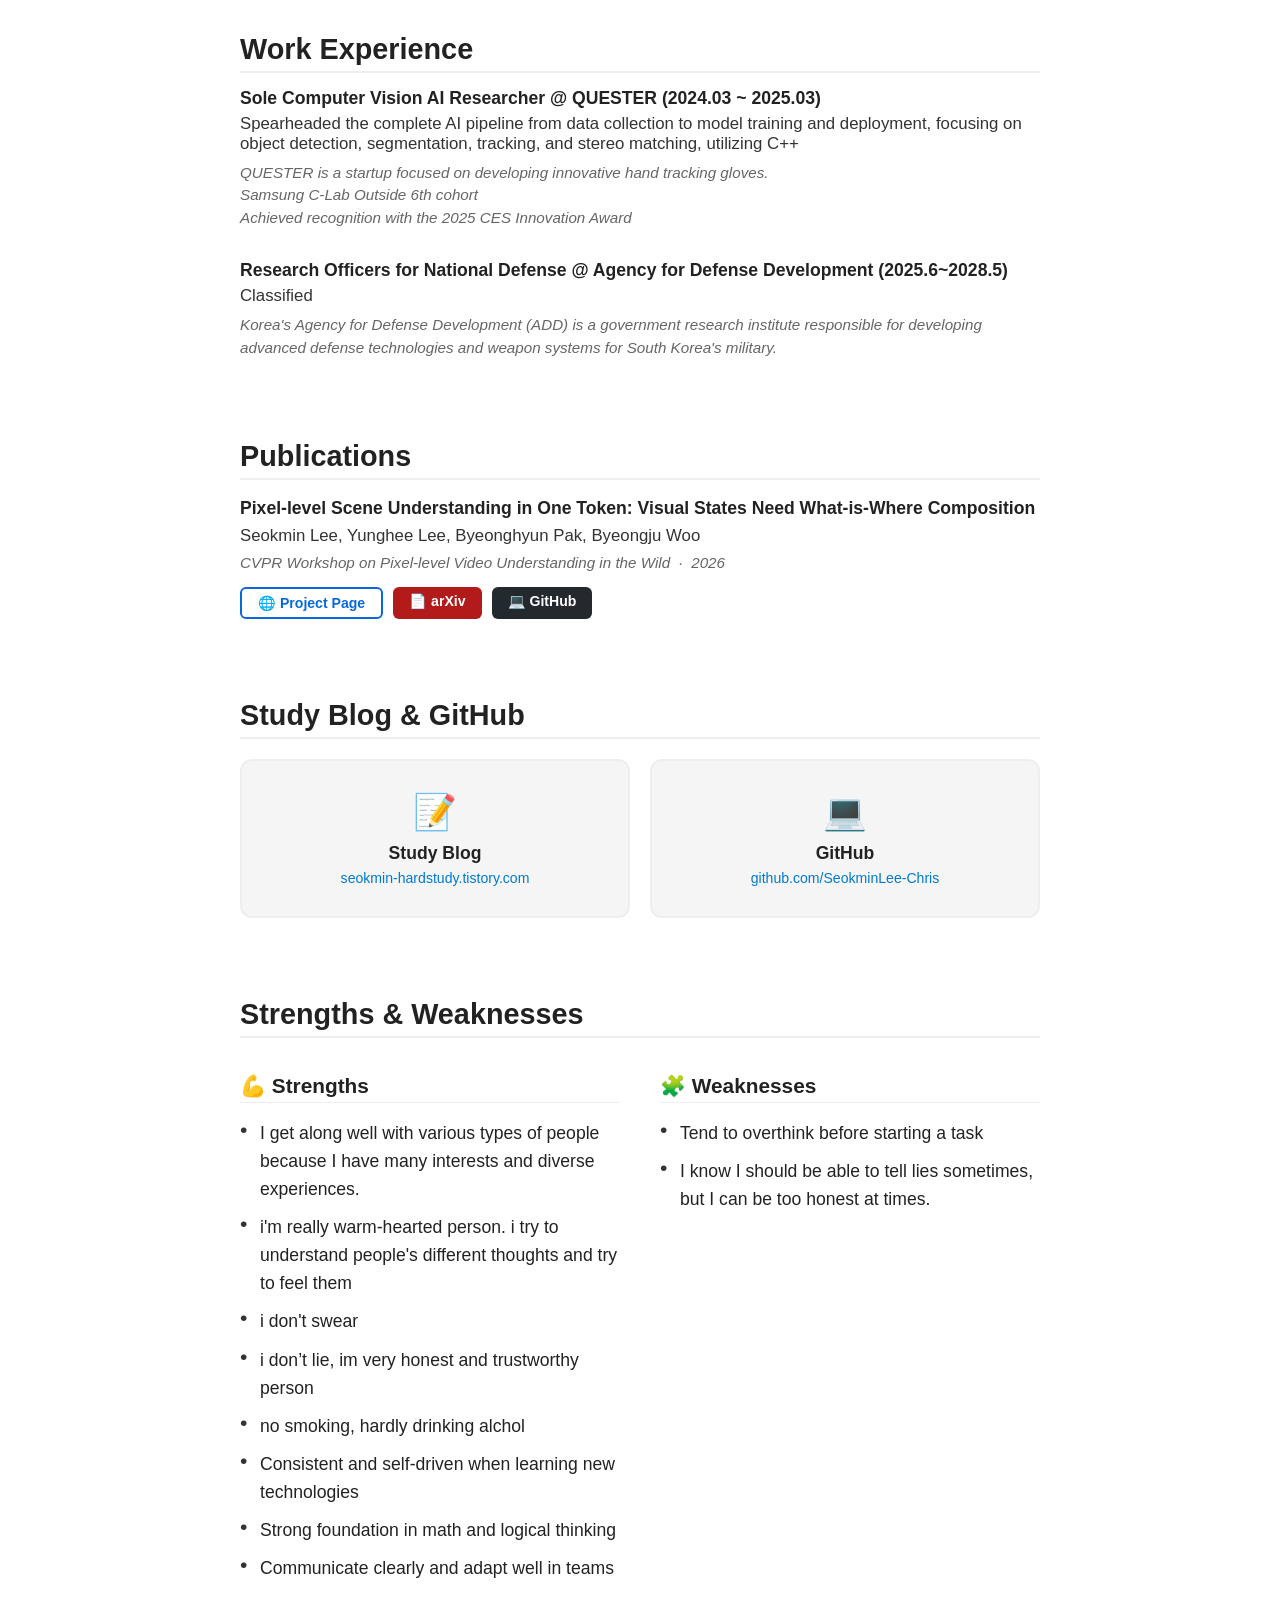
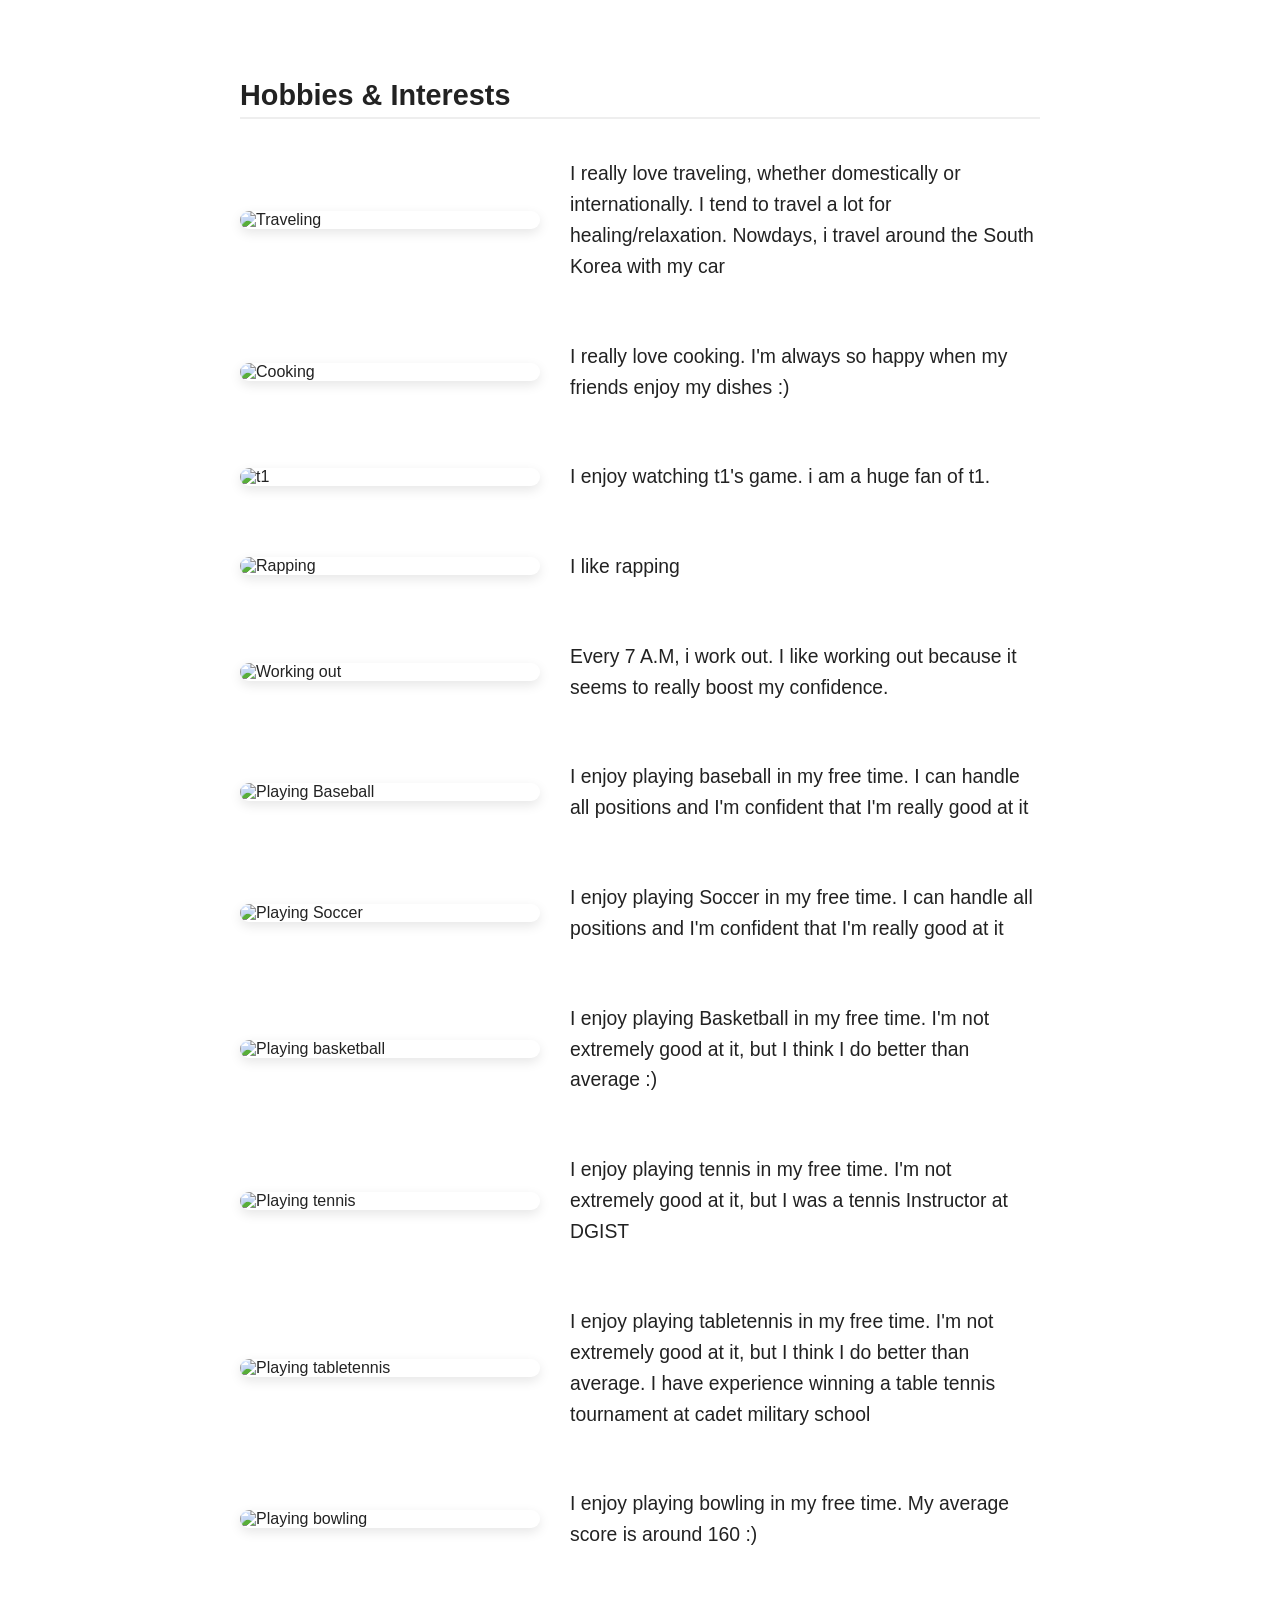
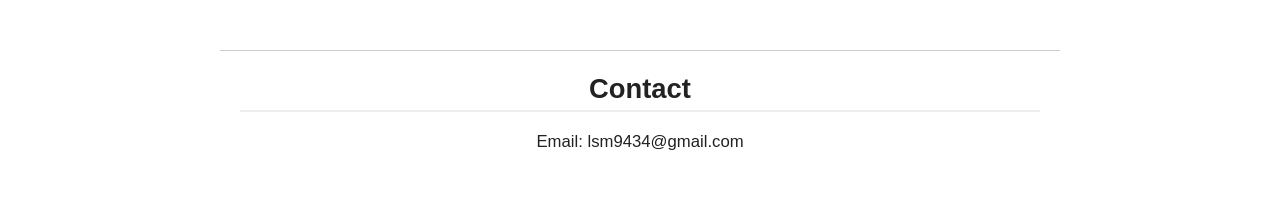
==== commit c179783c: "Add Study Blog & GitHub section, remove GitHub from Contact Co-Authored-By: Claude Sonnet 4.6 <norep" ====
--- a/index_eng.html
+++ b/index_eng.html
@@ -150,6 +150,23 @@
         <a href="https://arxiv.org/abs/2603.13904" target="_blank" class="pub-btn pub-btn-arxiv">📄 arXiv</a>
         <a href="https://github.com/SeokminLee-Chris/CroBo" target="_blank" class="pub-btn pub-btn-github">💻 GitHub</a>
       </div>
+    </div>
+  </section>
+
+  <!-- Study Blog & GitHub Section -->
+  <section class="section" id="links">
+    <h2>Study Blog & GitHub</h2>
+    <div class="links-container">
+      <a href="https://seokmin-hardstudy.tistory.com/" target="_blank" class="link-card">
+        <div class="link-card-icon">📝</div>
+        <div class="link-card-label">Study Blog</div>
+        <div class="link-card-url">seokmin-hardstudy.tistory.com</div>
+      </a>
+      <a href="https://github.com/SeokminLee-Chris" target="_blank" class="link-card">
+        <div class="link-card-icon">💻</div>
+        <div class="link-card-label">GitHub</div>
+        <div class="link-card-url">github.com/SeokminLee-Chris</div>
+      </a>
     </div>
   </section>
 
@@ -270,7 +287,6 @@
   <footer class="section" id="contact">
     <h2>Contact</h2>
     <p>Email: lsm9434@gmail.com</p>
-    <p>GitHub: <a href="https://github.com/SeokminLee-Chris" target="_blank">https://github.com/SeokminLee-Chris</a></p>
   </footer>
 </body>
 </html>
--- a/css/style.css
+++ b/css/style.css
@@ -351,6 +351,51 @@
   font-size: 16px;
 }
 
+.links-container {
+  display: flex;
+  gap: 20px;
+  flex-wrap: wrap;
+  margin-top: 20px;
+}
+
+.link-card {
+  display: flex;
+  flex-direction: column;
+  align-items: center;
+  justify-content: center;
+  flex: 1 1 200px;
+  padding: 30px 20px;
+  border-radius: 12px;
+  background: #f5f5f5;
+  border: 2px solid #eee;
+  text-decoration: none;
+  color: #222;
+  transition: border-color 0.2s, box-shadow 0.2s, background 0.2s;
+  text-align: center;
+}
+
+.link-card:hover {
+  border-color: #007ACC;
+  background: #f0f7ff;
+  box-shadow: 0 4px 12px rgba(0, 122, 204, 0.12);
+}
+
+.link-card-icon {
+  font-size: 2.2em;
+  margin-bottom: 10px;
+}
+
+.link-card-label {
+  font-size: 1.1em;
+  font-weight: bold;
+  margin-bottom: 6px;
+}
+
+.link-card-url {
+  font-size: 0.88em;
+  color: #007ACC;
+}
+
 #goal .goal-description {
   margin-top: 20px;
   font-size: 16px;
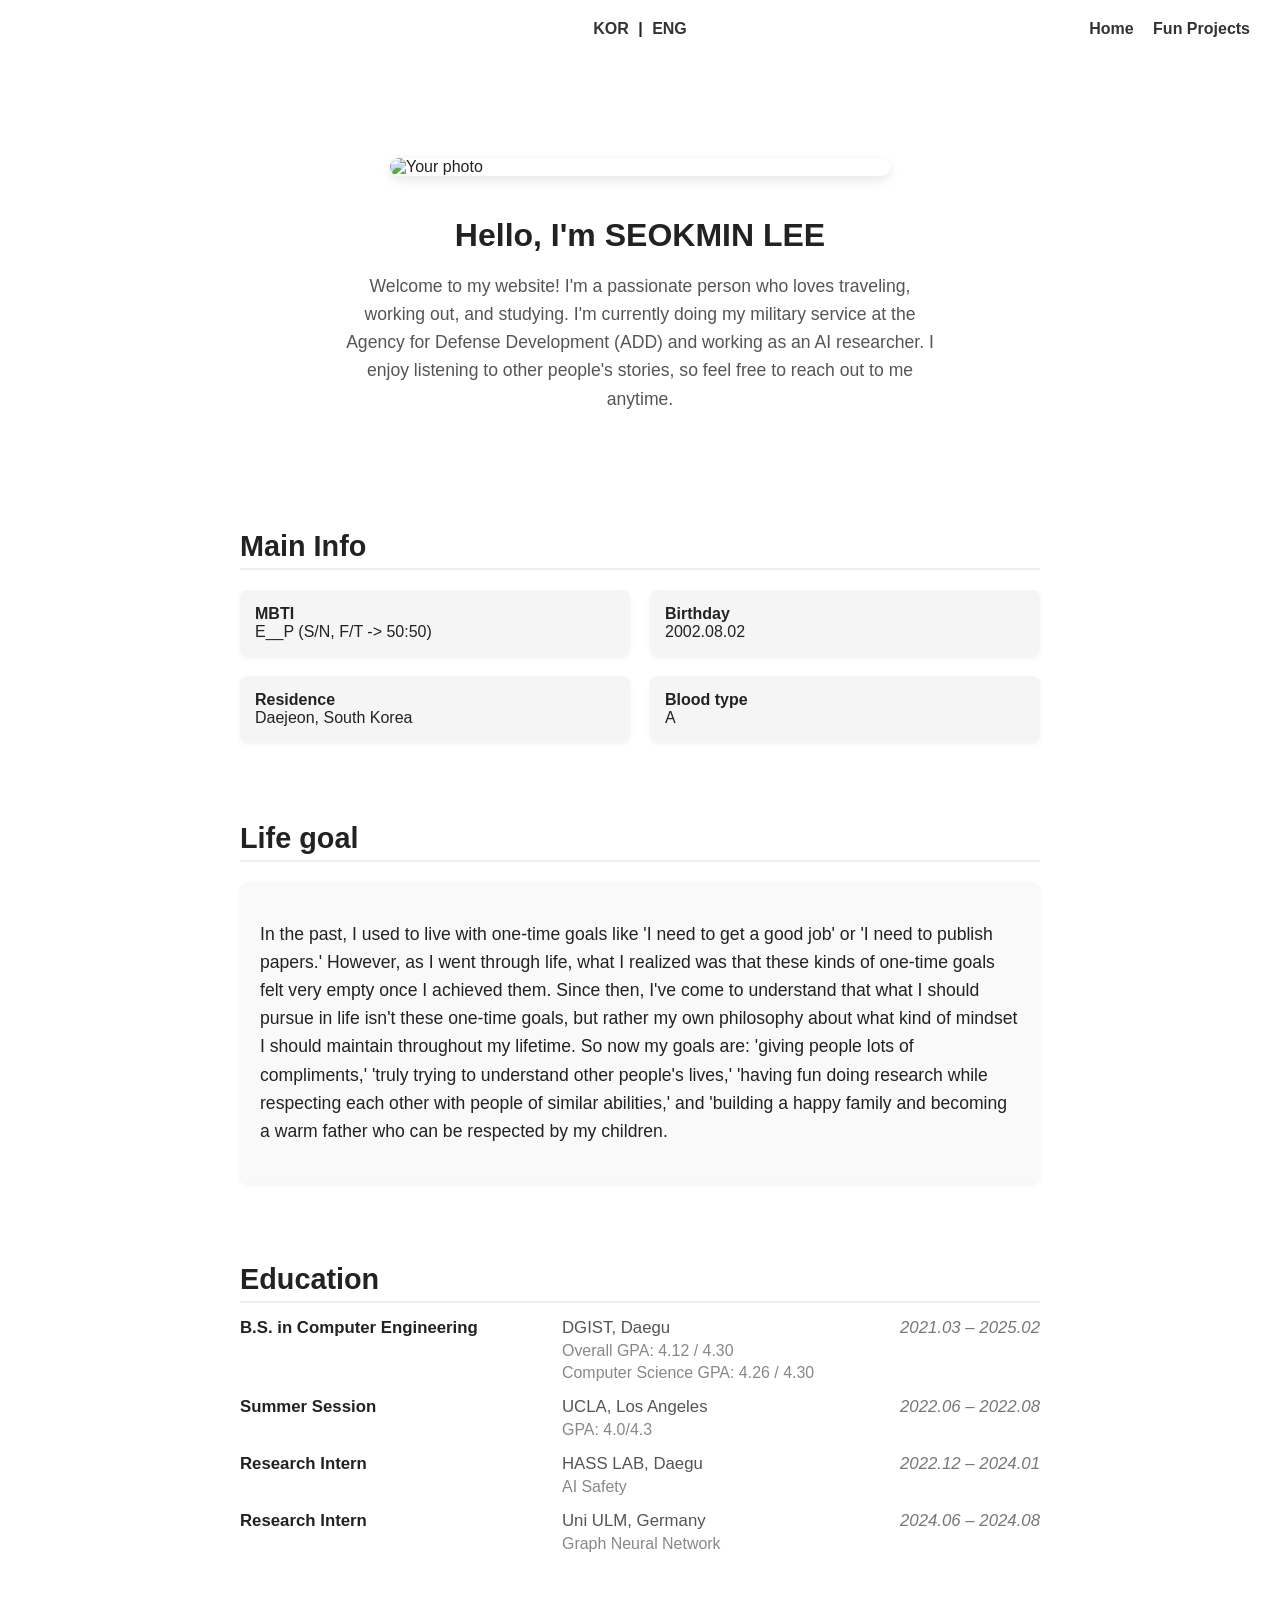
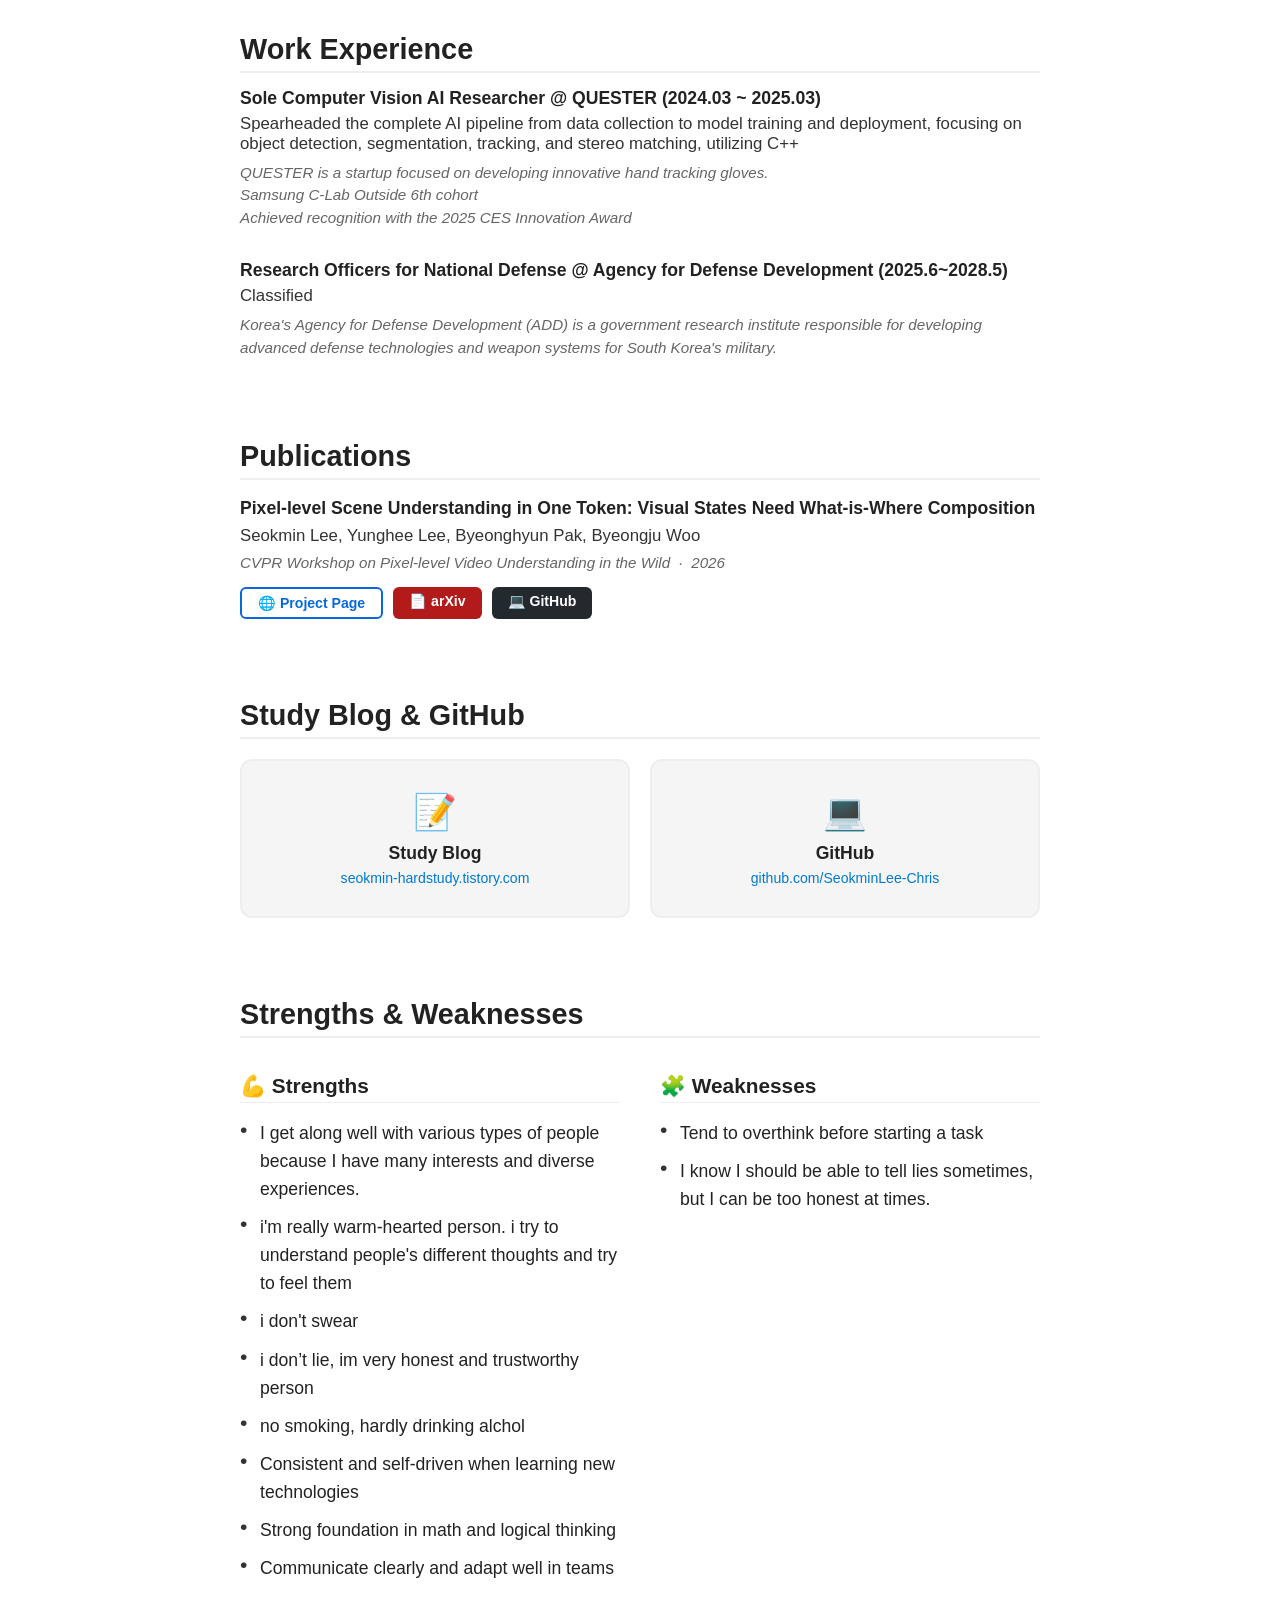
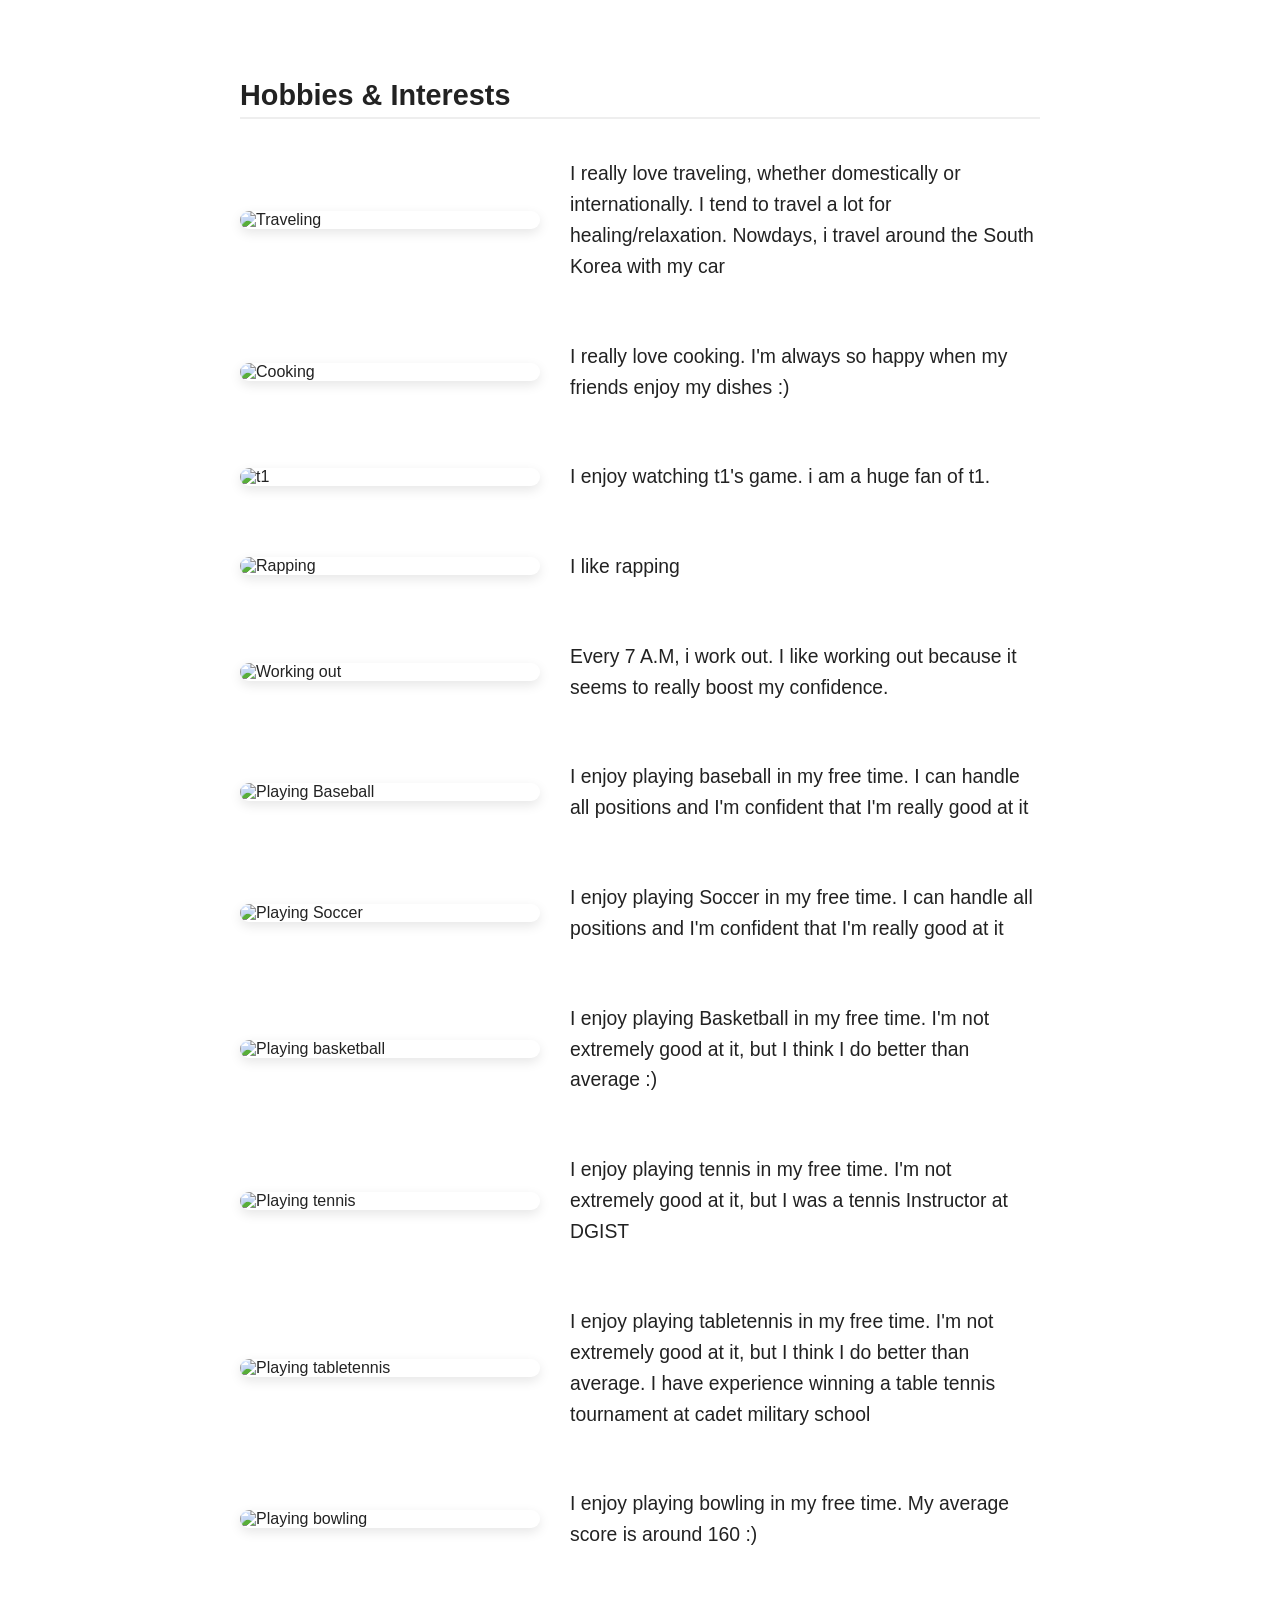
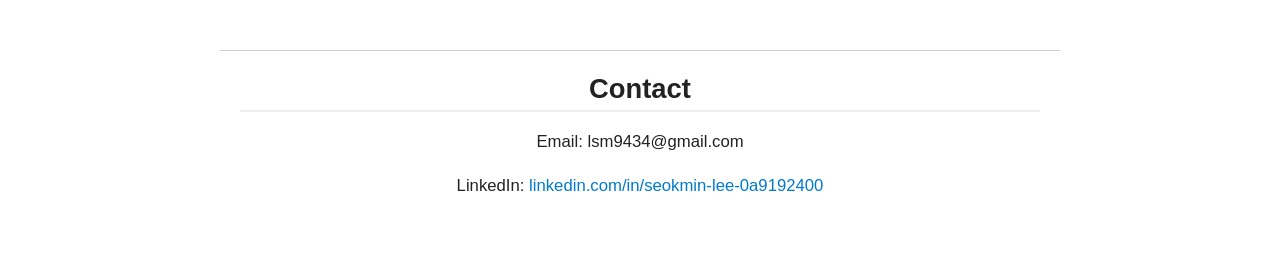
==== commit 6009d889: "Add LinkedIn to Contact section Co-Authored-By: Claude Sonnet 4.6 <noreply@anthropic.com>" ====
--- a/index_eng.html
+++ b/index_eng.html
@@ -287,6 +287,7 @@
   <footer class="section" id="contact">
     <h2>Contact</h2>
     <p>Email: lsm9434@gmail.com</p>
+    <p>LinkedIn: <a href="https://linkedin.com/in/seokmin-lee-0a9192400" target="_blank">linkedin.com/in/seokmin-lee-0a9192400</a></p>
   </footer>
 </body>
 </html>
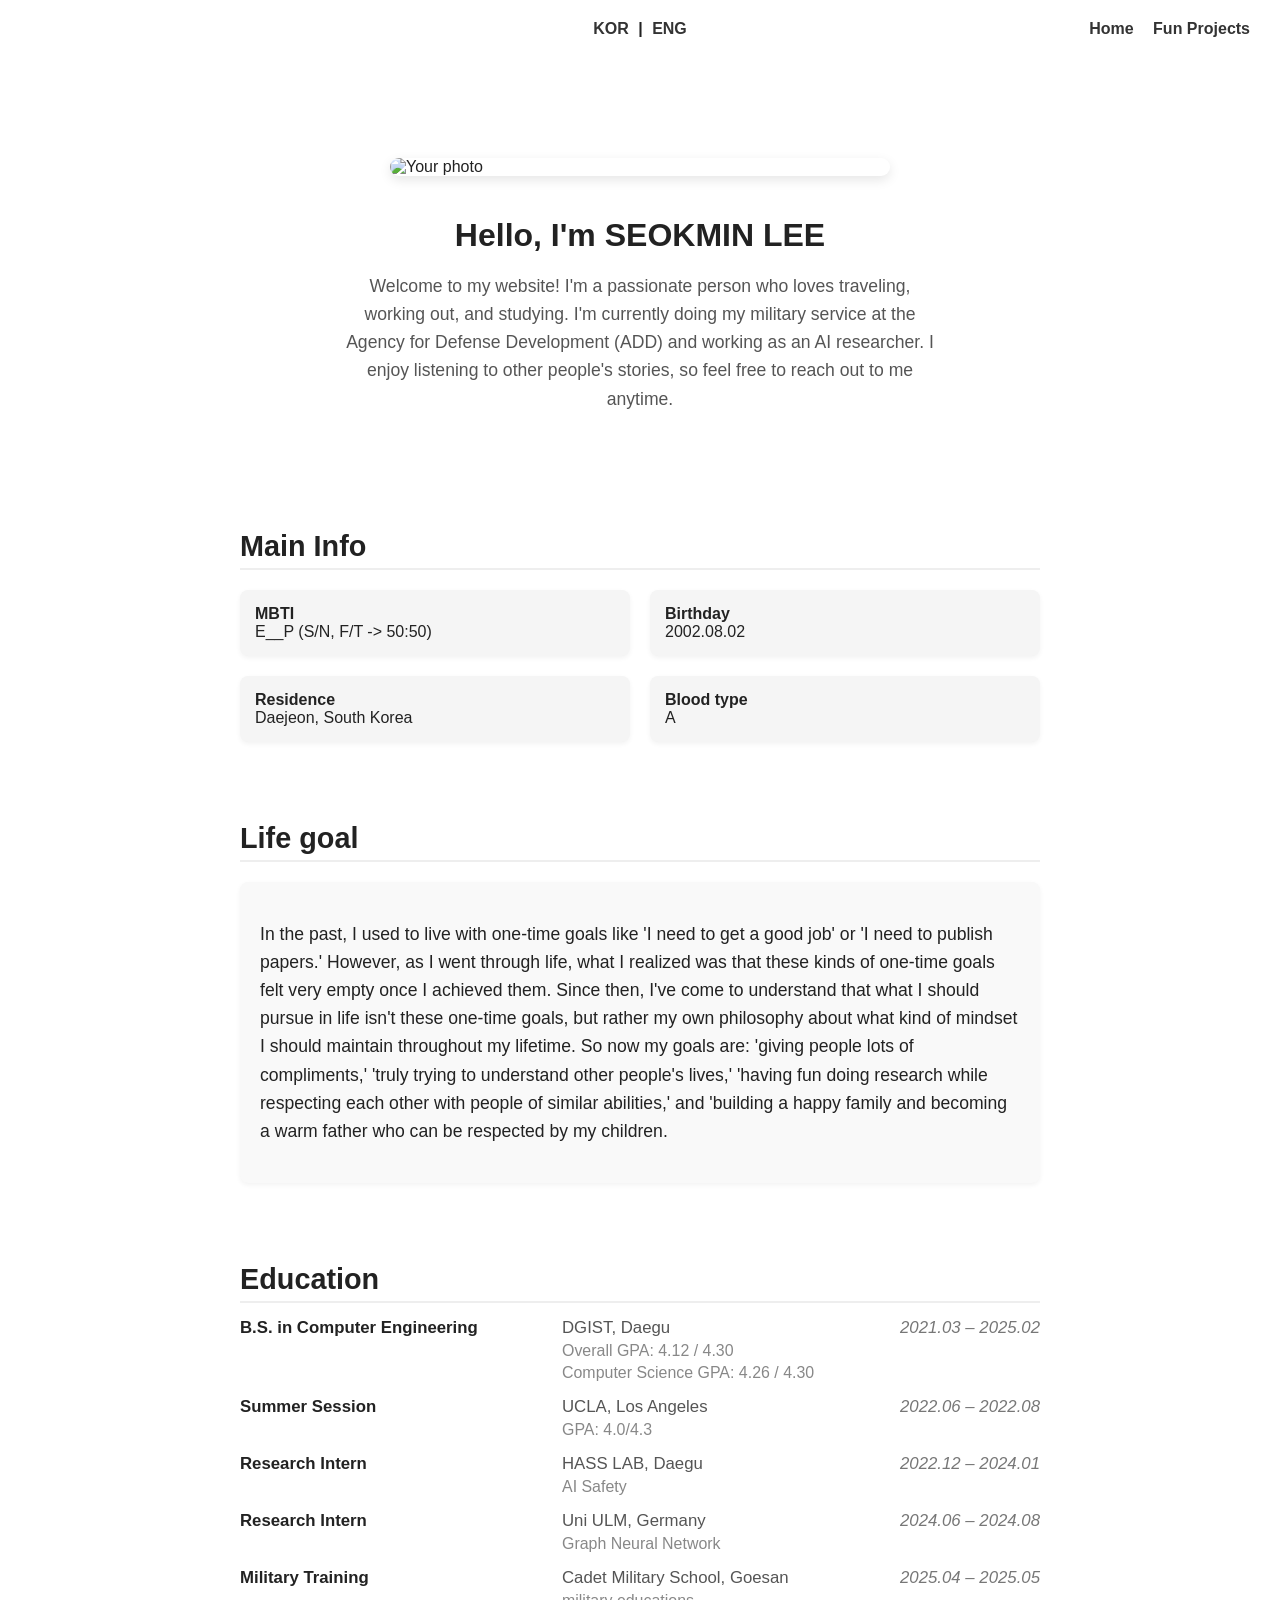
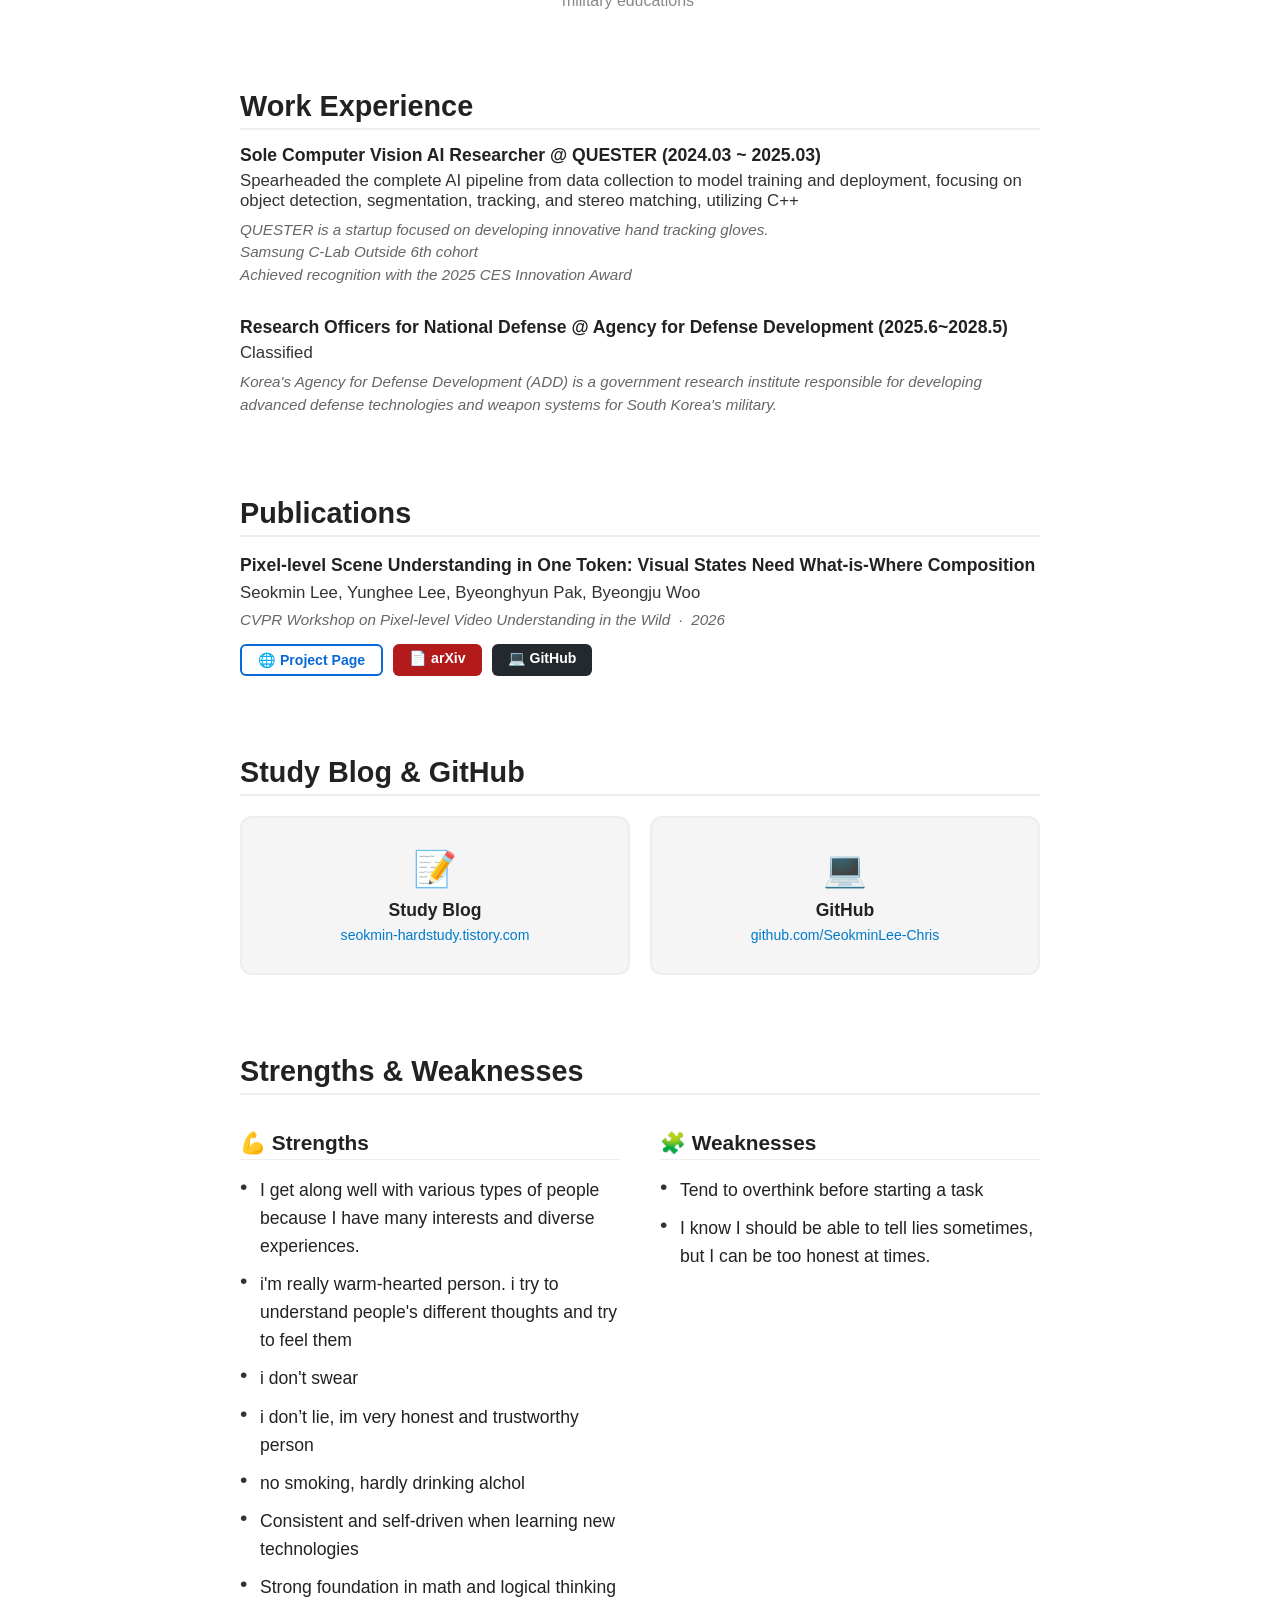
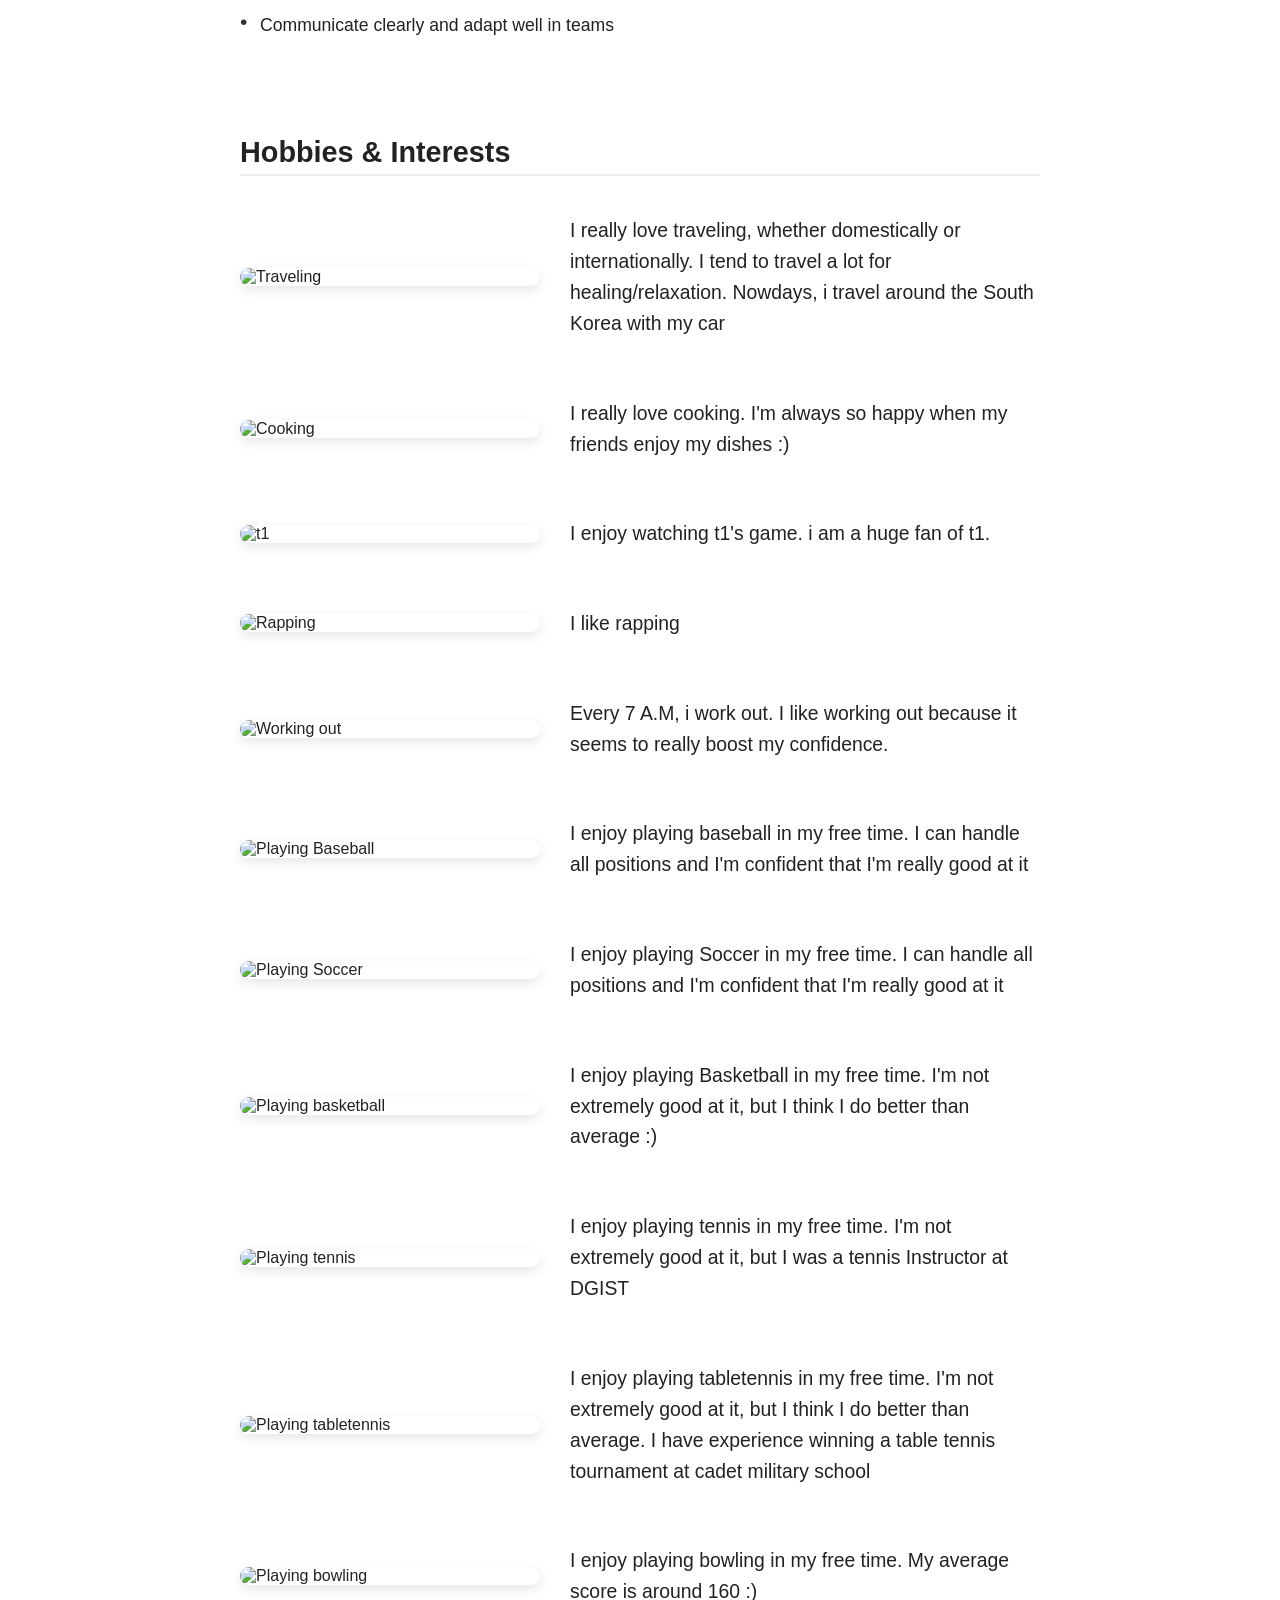
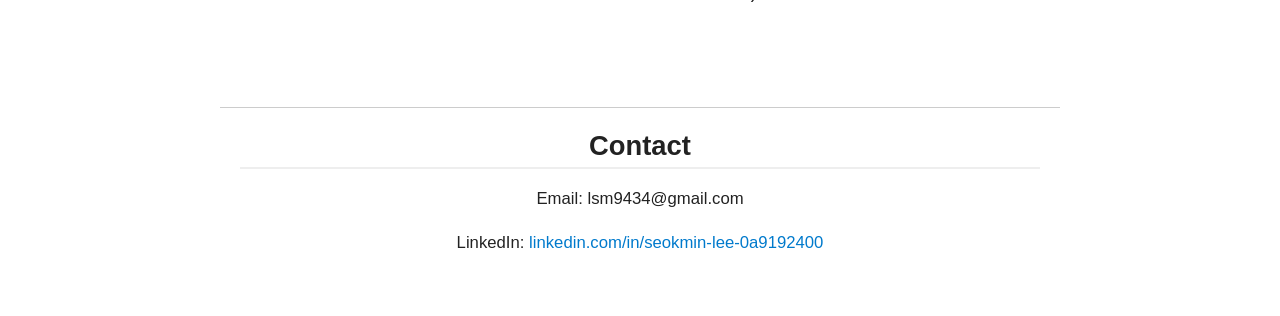
==== commit 16b23699: "Add Cadet Military School to Education section Co-Authored-By: Claude Sonnet 4.6 <noreply@anthropic." ====
--- a/index_eng.html
+++ b/index_eng.html
@@ -98,6 +98,15 @@
         <br><span class="edu-sub">Graph Neural Network</span>
         </div>
         <div class="edu-date">2024.06 – 2024.08</div>
+    </div>
+
+    <div class="edu-item">
+        <div class="edu-title">Military Training</div>
+        <div class="edu-detail">
+        Cadet Military School, Goesan
+        <br><span class="edu-sub">military educations</span>
+        </div>
+        <div class="edu-date">2025.04 – 2025.05</div>
     </div>
 
 
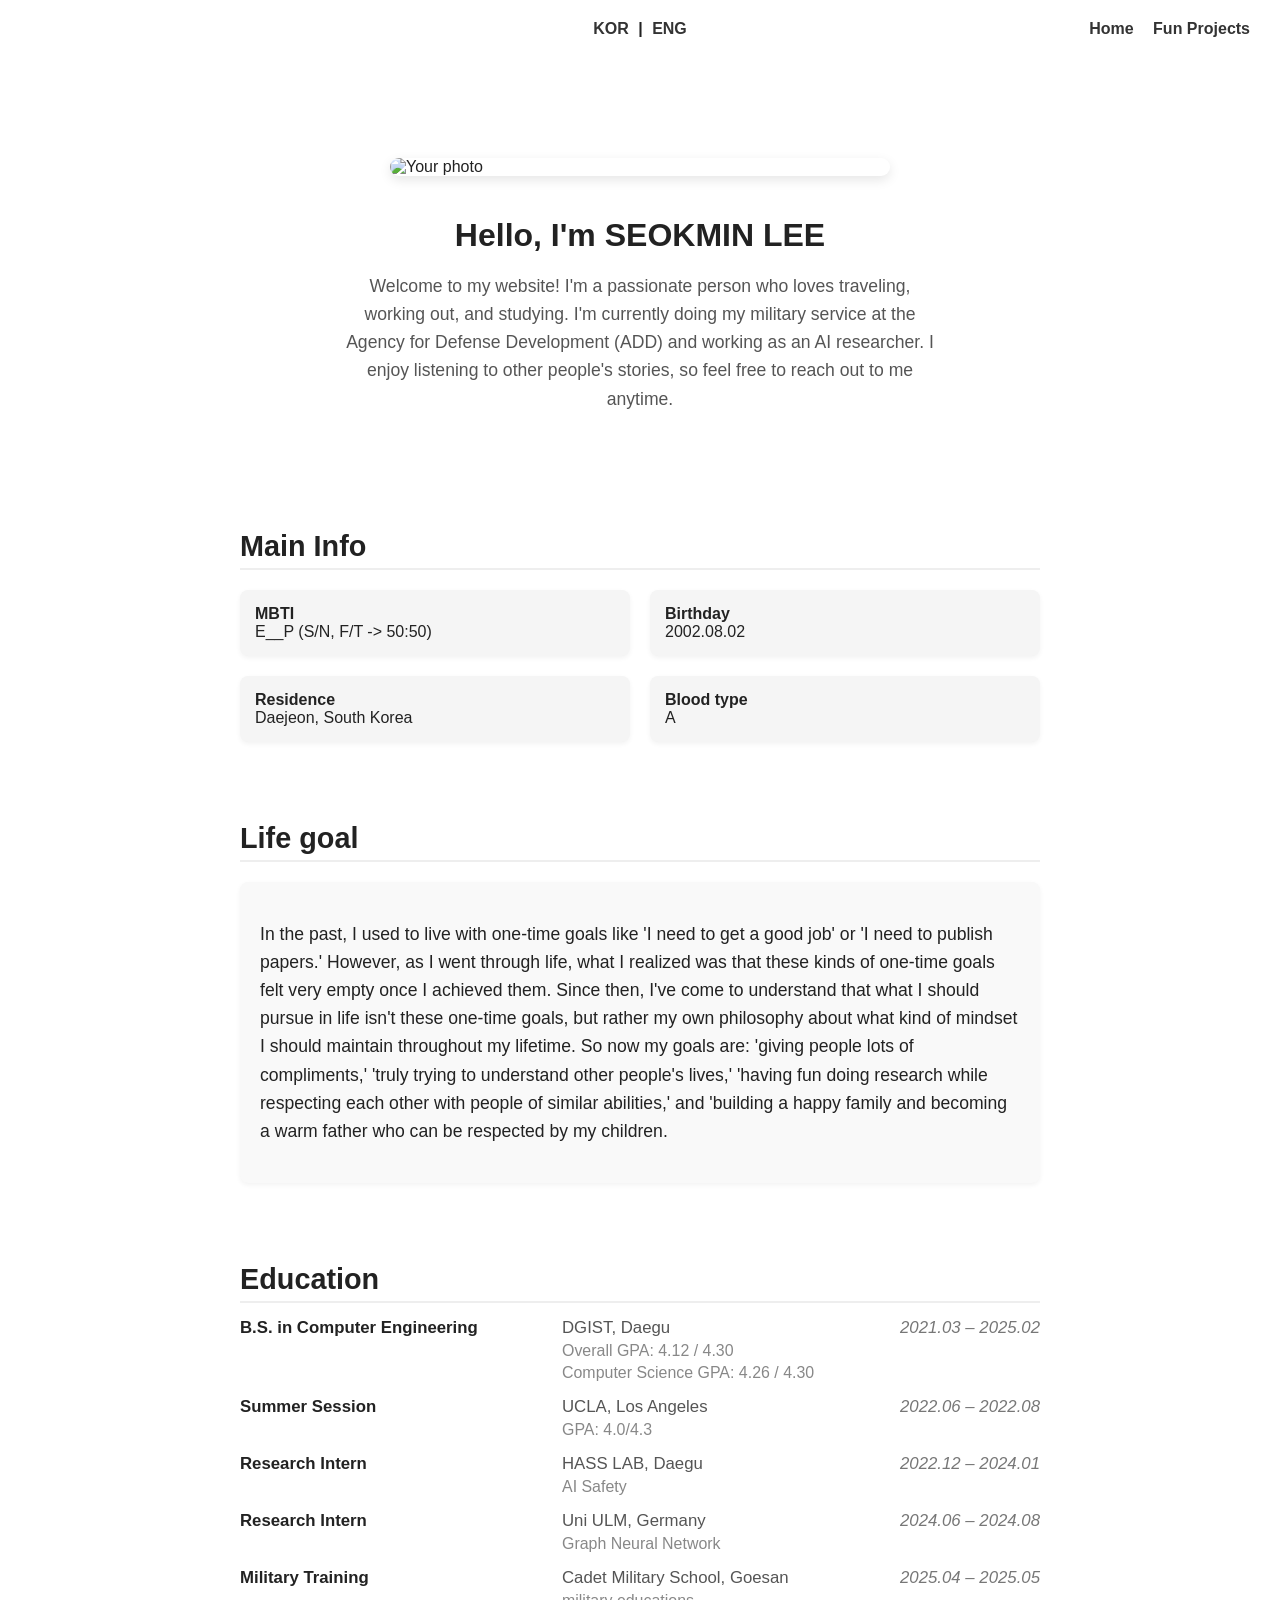
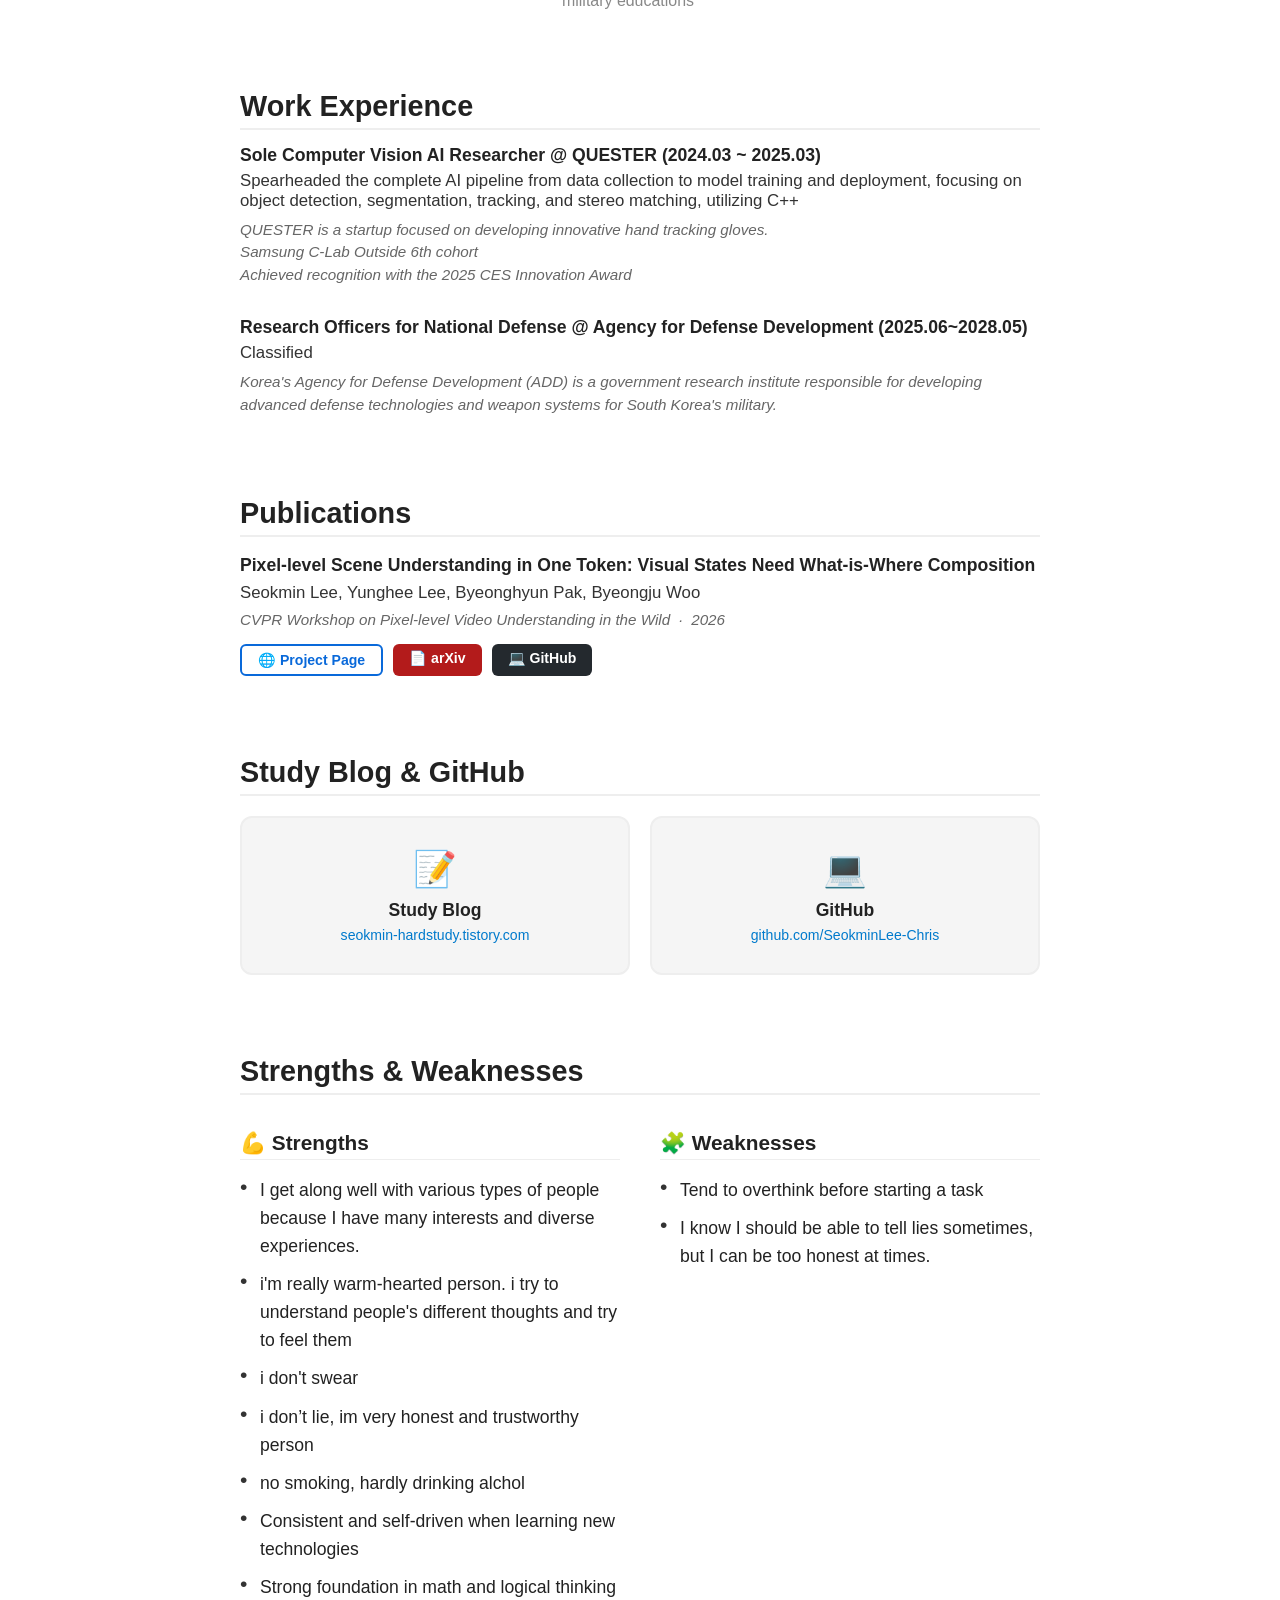
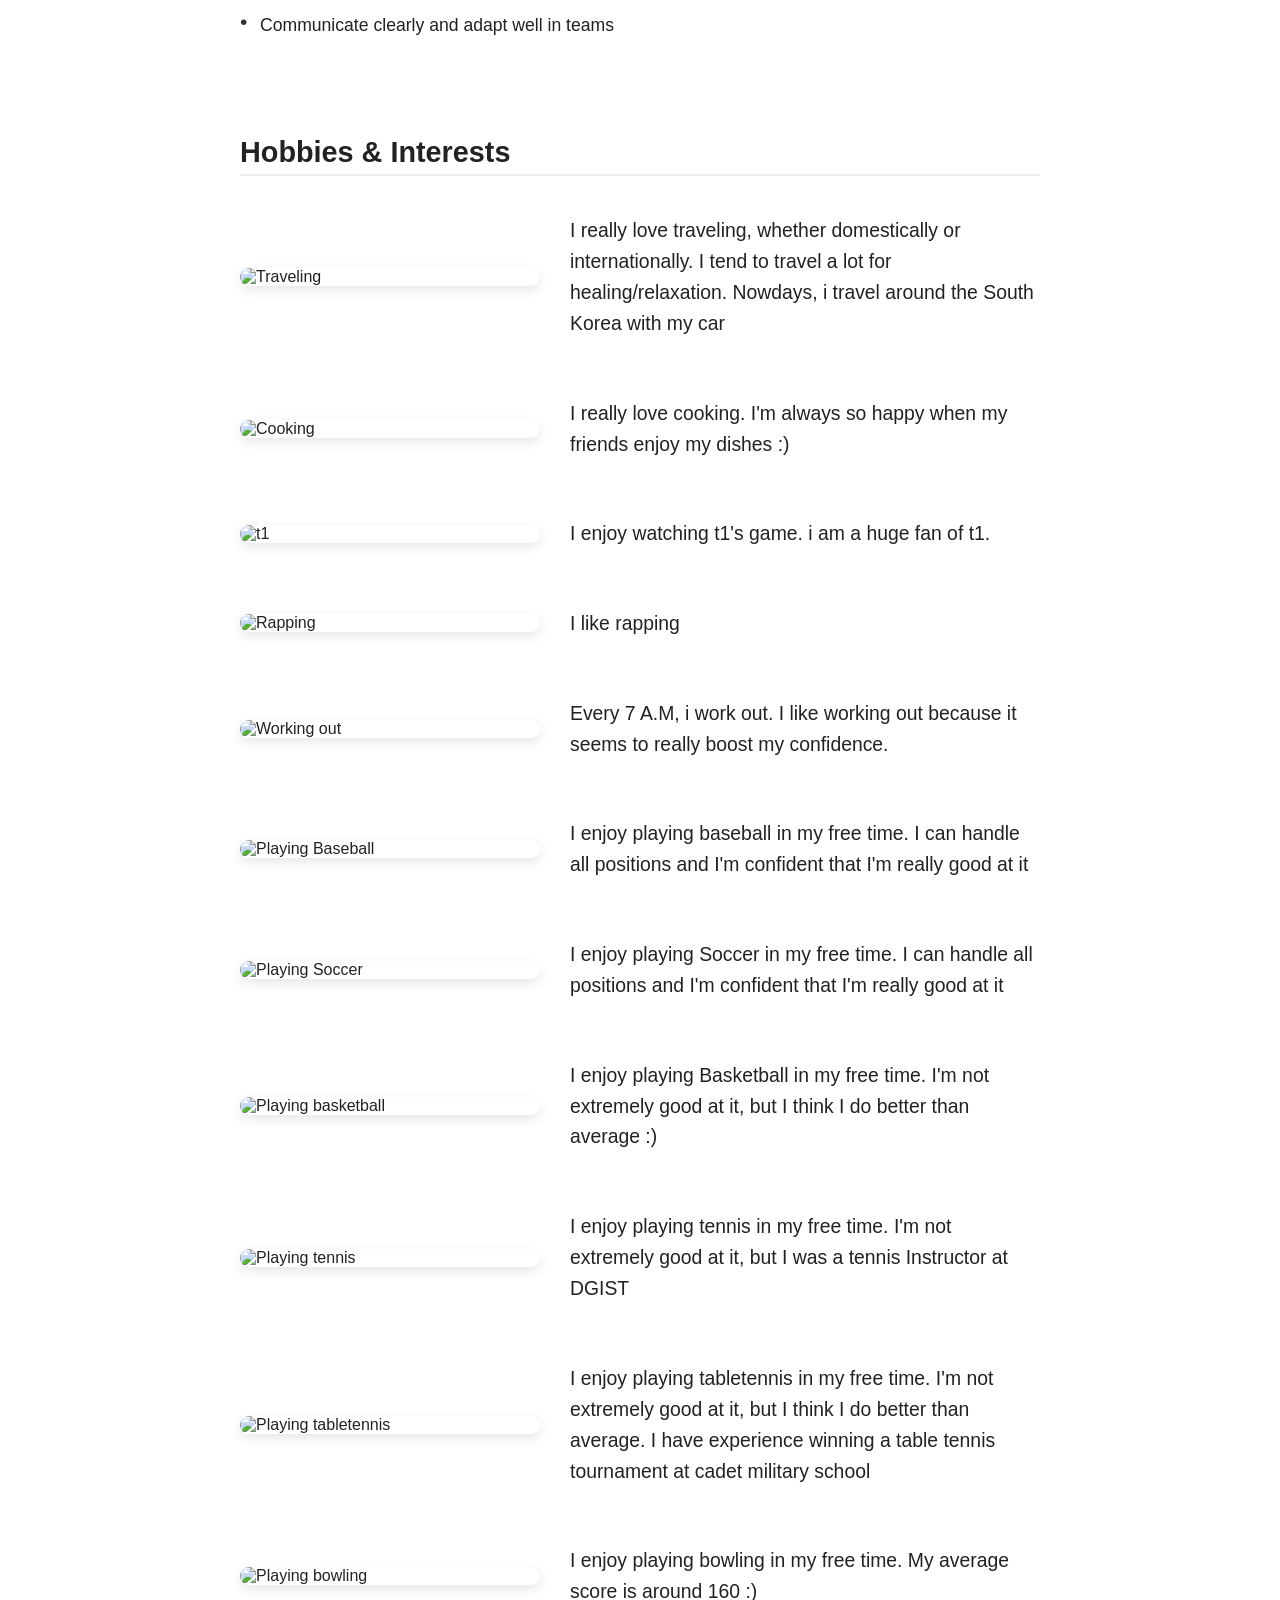
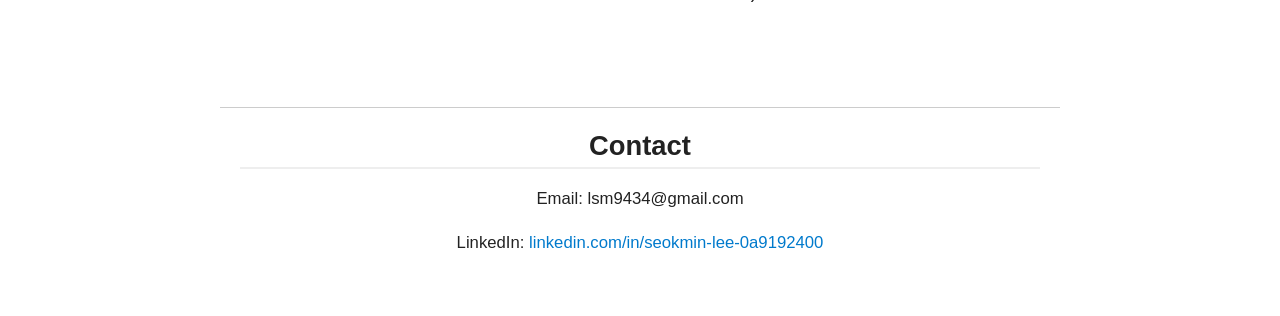
==== commit 050c2461: "Fix date format for 국방과학연구소 duration (zero-pad month) Co-Authored-By: Claude Sonnet 4.6 <noreply@ant" ====
--- a/index_eng.html
+++ b/index_eng.html
@@ -135,7 +135,7 @@
 
     <div class="exp-item">
         <div class="exp-role">
-        <strong>Research Officers for National Defense</strong> @ Agency for Defense Development (2025.6~2028.5)
+        <strong>Research Officers for National Defense</strong> @ Agency for Defense Development (2025.06~2028.05)
         </div>
         <div class="exp-summary">
         Classified
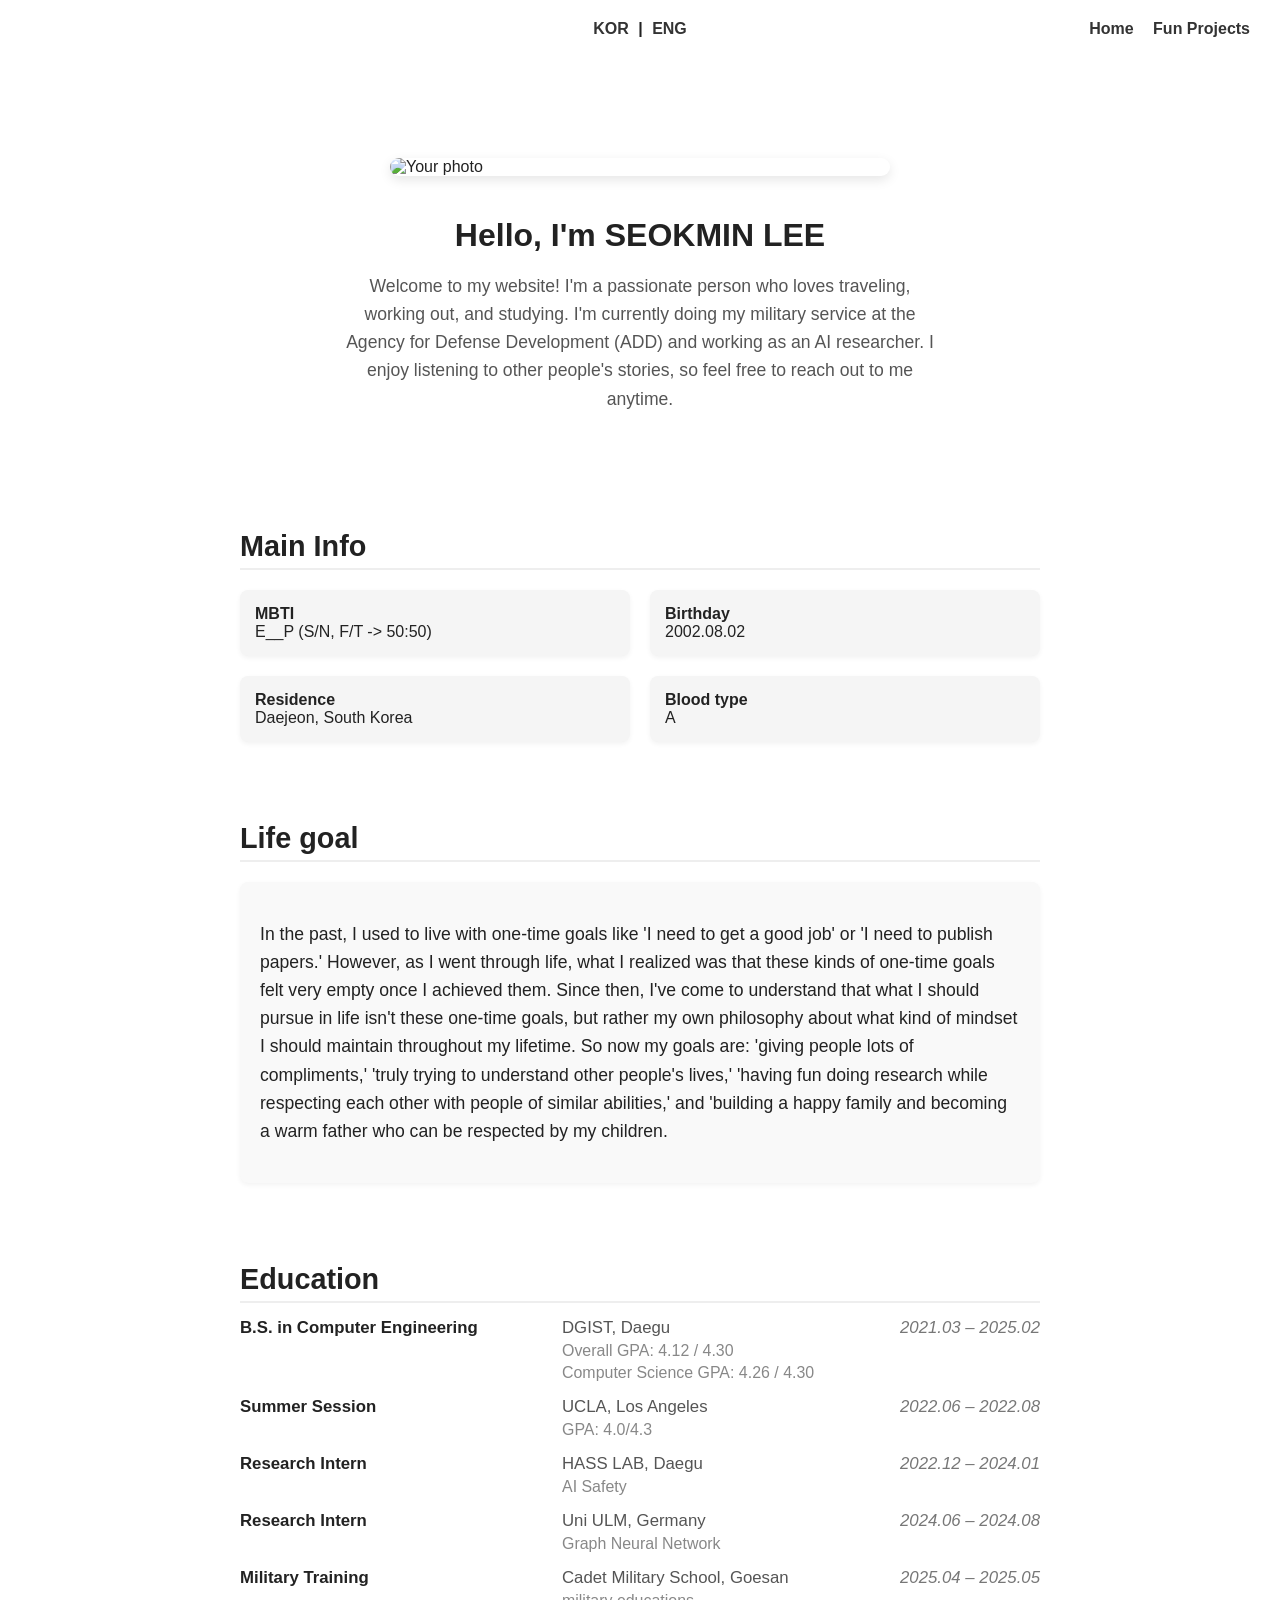
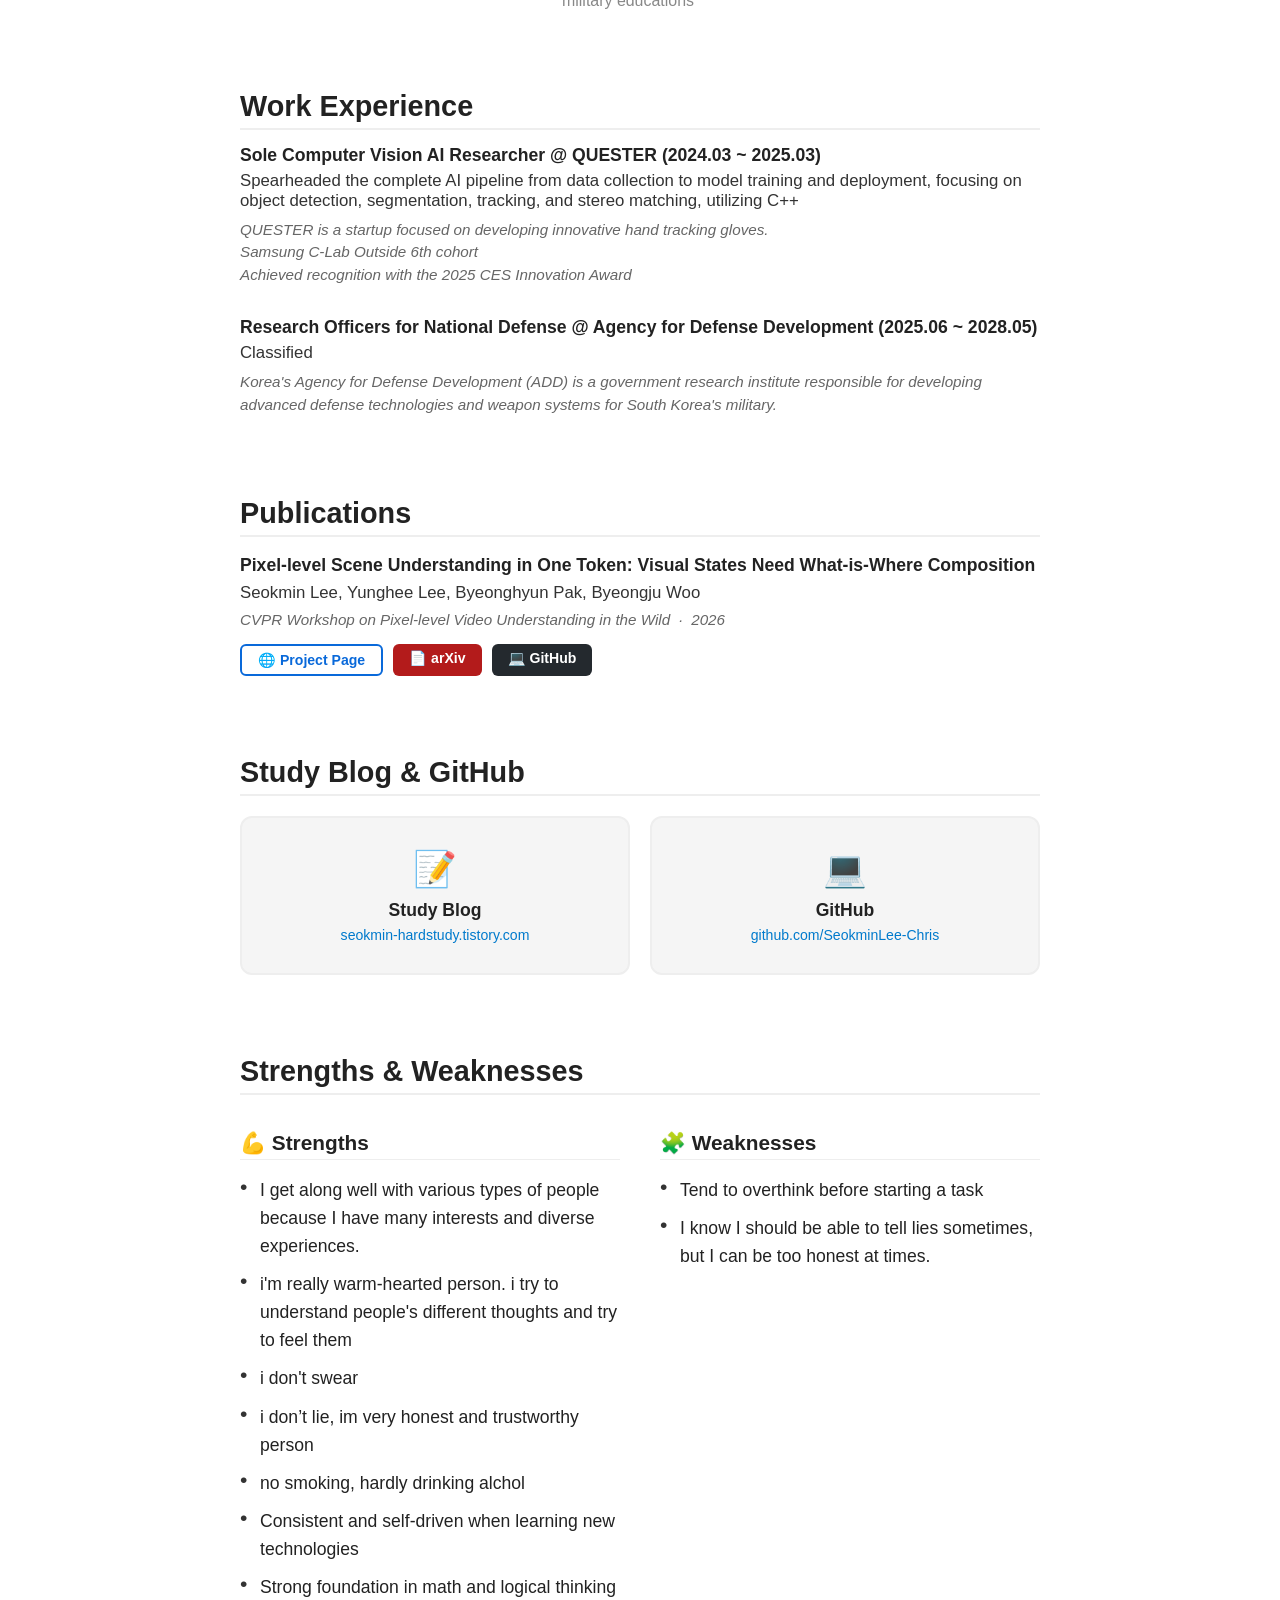
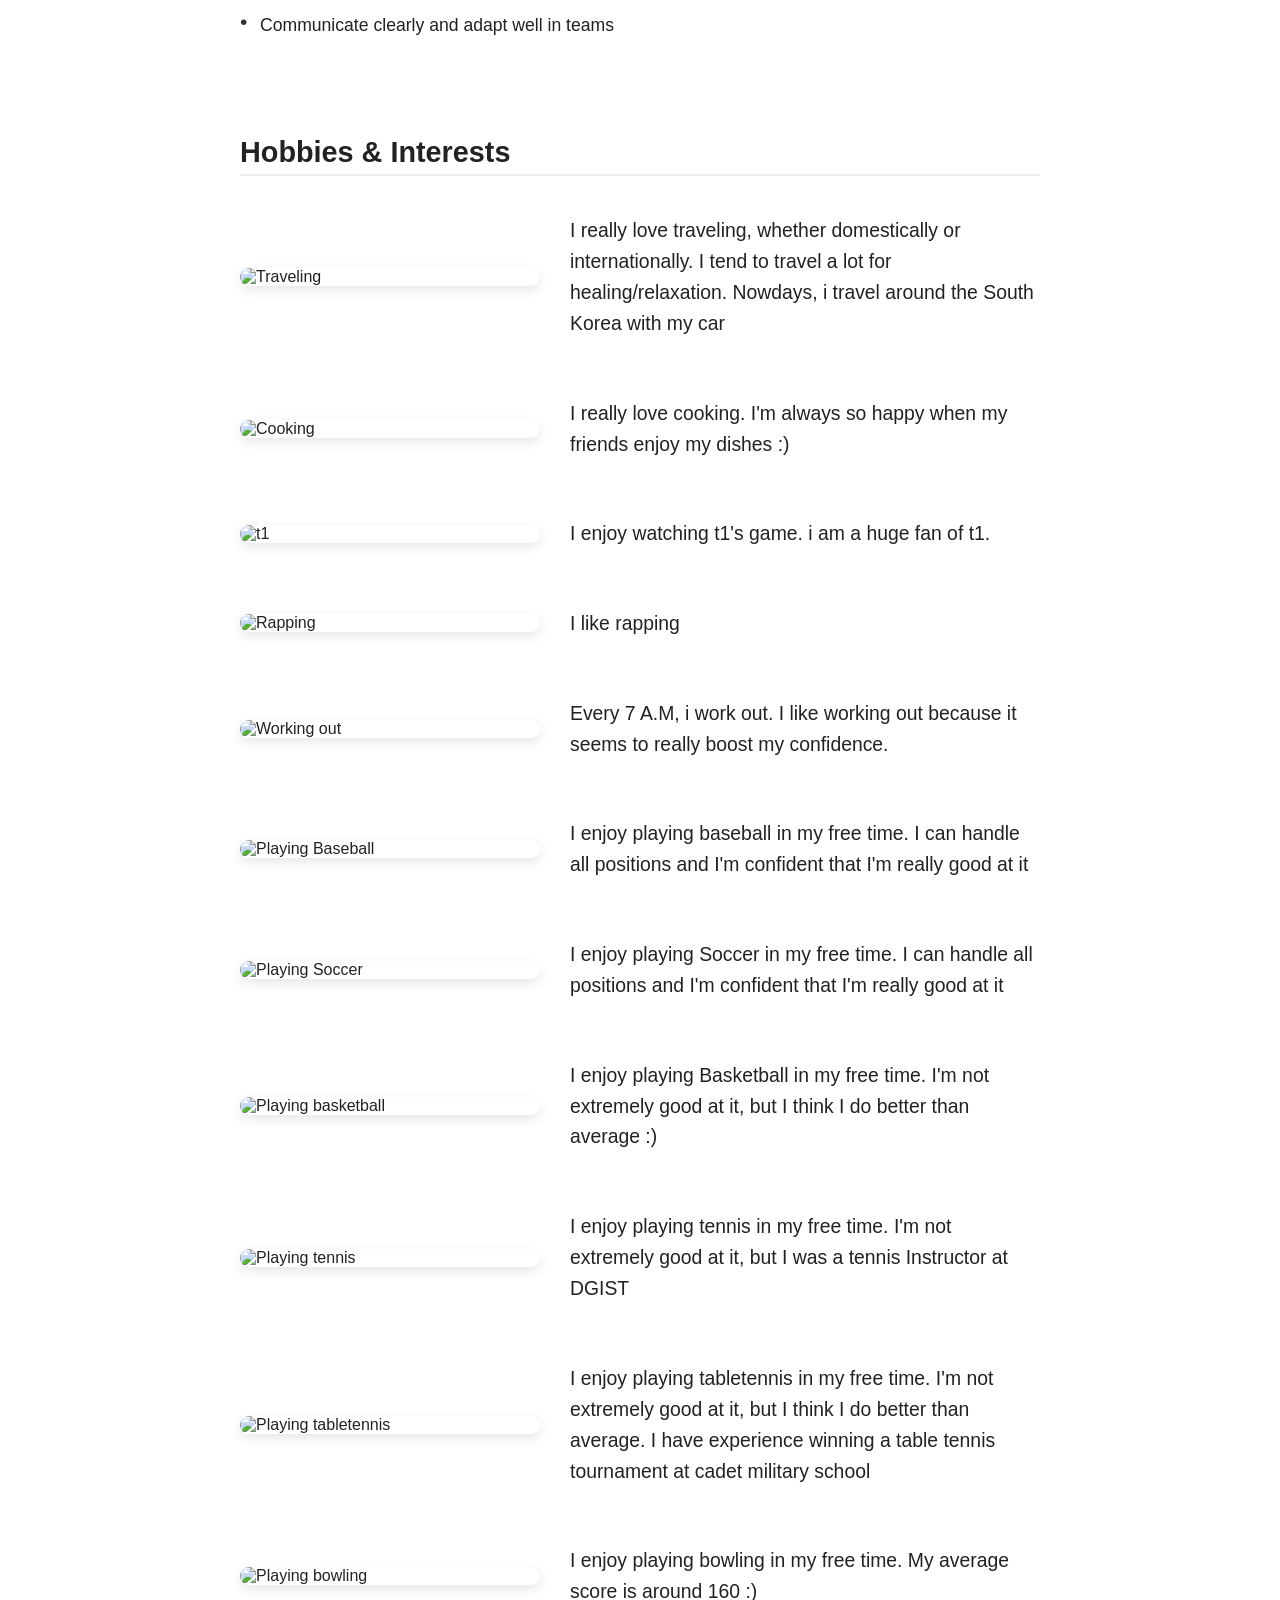
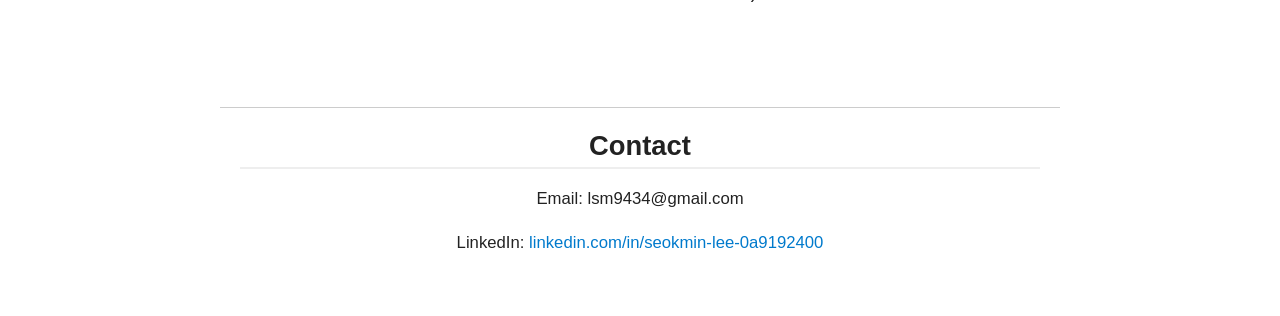
==== commit d2b5315e: "Add spaces around ~ in 국방과학연구소 date range Co-Authored-By: Claude Sonnet 4.6 <noreply@anthropic.com>" ====
--- a/index_eng.html
+++ b/index_eng.html
@@ -135,7 +135,7 @@
 
     <div class="exp-item">
         <div class="exp-role">
-        <strong>Research Officers for National Defense</strong> @ Agency for Defense Development (2025.06~2028.05)
+        <strong>Research Officers for National Defense</strong> @ Agency for Defense Development (2025.06 ~ 2028.05)
         </div>
         <div class="exp-summary">
         Classified
